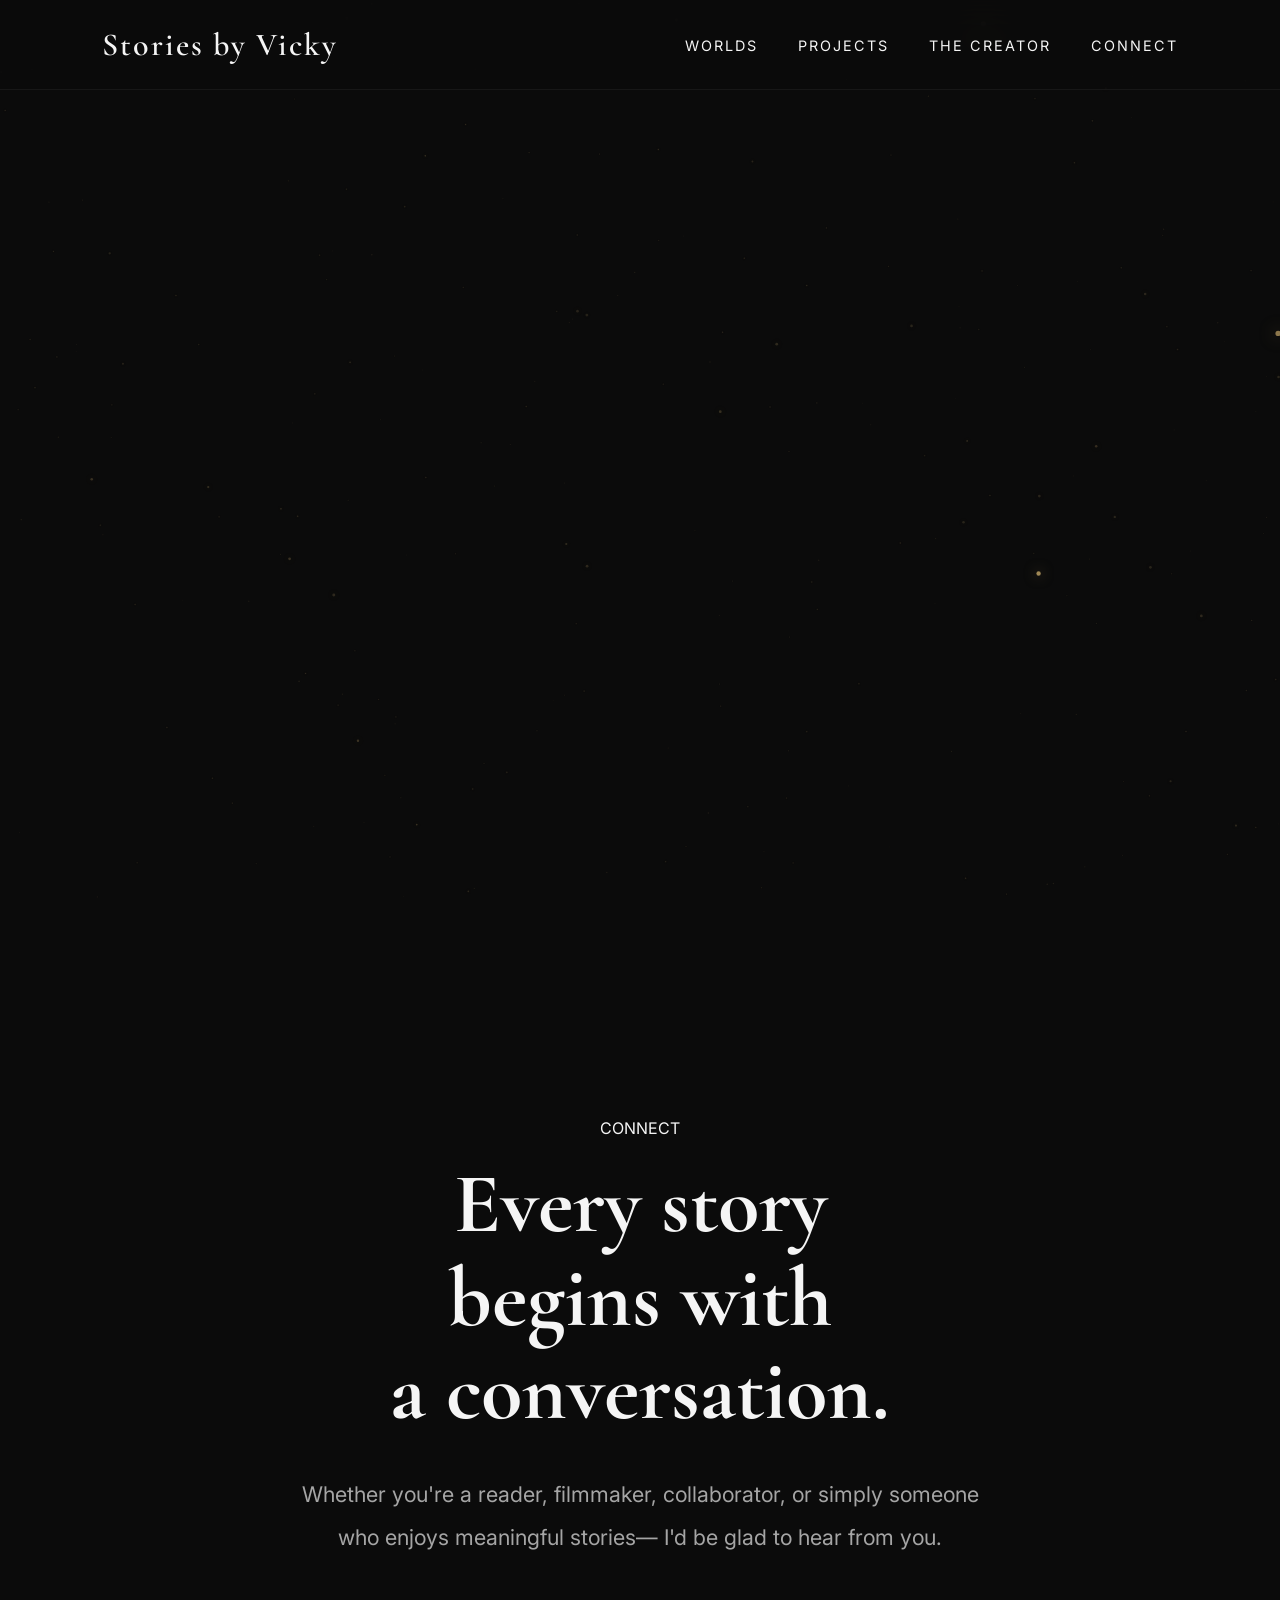
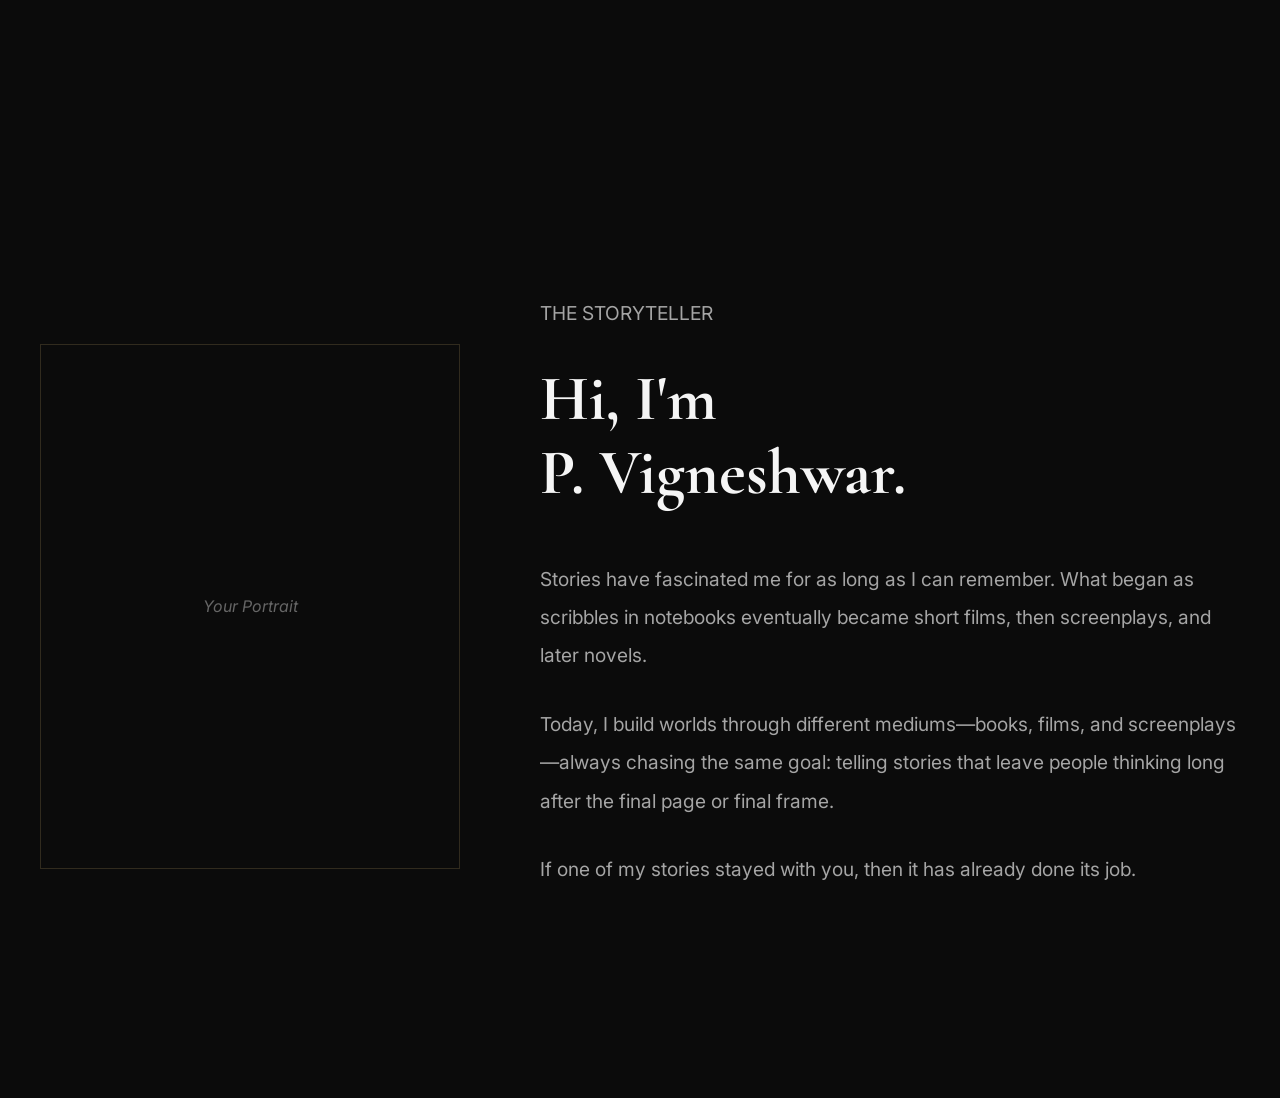
==== contact.html @ b84b3e76 "updates for the connect" ====
<!DOCTYPE html>
<html lang="en">

<head>

    <meta charset="UTF-8">
    <meta name="viewport" content="width=device-width, initial-scale=1.0">

    <link rel="stylesheet" href="assets/css/style.css">
    <link rel="stylesheet" href="assets/css/contact.css">

</head>

<body>

    <canvas id="atmosphere"></canvas>

<header>

<nav class="navbar">

<a href="index.html" class="logo">

Stories by Vicky

</a>

<ul class="nav-menu">

<li><a href="worlds.html">Worlds</a></li>

<li><a href="projects.html">Projects</a></li>

<li><a href="creator.html">The Creator</a></li>

<li><a href="contact.html">Connect</a></li>

</ul>

</nav>

</header>

<main>

    <section class="connect-hero">

    <p class="section-label">

        CONNECT

    </p>

    <h1>

        Every story
        <br>
        begins with
        <br>
        a conversation.

    </h1>

    <p class="connect-subtitle">

        Whether you're a reader, filmmaker,
        collaborator, or simply someone who
        enjoys meaningful stories—
        I'd be glad to hear from you.

    </p>

</section>

<section class="storyteller">

    <div class="storyteller-grid">

        <div class="portrait-side">

            <div class="portrait-placeholder">

                <span>

                    Your Portrait

                </span>

            </div>

        </div>

        <div class="story-content">

            <p class="section-label">

                THE STORYTELLER

            </p>

            <h2>

                Hi, I'm
                <br>
                P. Vigneshwar.

            </h2>

            <p>

                Stories have fascinated me for as long as I can remember.

                What began as scribbles in notebooks eventually became short films,
                then screenplays, and later novels.

            </p>

            <p>

                Today, I build worlds through different mediums—books,
                films, and screenplays—always chasing the same goal:
                telling stories that leave people thinking long after
                the final page or final frame.

            </p>

            <p>

                If one of my stories stayed with you,
                then it has already done its job.

            </p>

        </div>

    </div>

</section>

</main>

<!-- <script src="assets/js/script.js"></script> -->
<script src="assets/js/atmosphere.js"></script>

<script>

createAtmosphere("gold");

</script>

</body>

</html>
---- assets/css/style.css ----
/* Google Fonts */
@import url('https://fonts.googleapis.com/css2?family=Cormorant+Garamond:wght@400;500;600;700&family=Inter:wght@300;400;500;600&display=swap');

/* Reset */

*{
    margin:0;
    padding:0;
    box-sizing:border-box;
}

body{

    background:#0B0B0B;
    color:#F5F5F5;
    position:relative;

    font-family:'Inter',sans-serif;
}

/*=========================================
 HERO
==========================================*/

#hero{

    min-height:100vh;

    display:flex;

    justify-content:center;

    align-items:center;

    position:relative;

    text-align:center;

    padding:0 10%;

}

.hero-container{

    max-width:900px;

}

.hero-subtitle{

    color:#C8A96A;

    text-transform:uppercase;

    letter-spacing:6px;

    font-size:.9rem;

    margin-bottom:30px;

}

#hero h1{

    font-family:'Cormorant Garamond', serif;

    font-size:5.2rem;

    line-height:0.95;

    font-weight:600;

    margin-bottom:35px;

}

.hero-description{

    color:#8A8A8A;

    font-size:1.3rem;

    letter-spacing:3px;

    margin-bottom:60px;

}

.hero-button{

    display:inline-block;

    padding:22px 55px;

    color:#C8A96A;

    border:1px solid rgba(200,169,106,.5);

    text-decoration:none;

    transition:.4s;

    letter-spacing:2px;

    position:relative;

    overflow:hidden;

}

.hero-button::before{

    content:"";

    position:absolute;

    top:0;

    left:-120%;

    width:120%;

    height:100%;

    background:linear-gradient(
        90deg,
        transparent,
        rgba(255,255,255,.15),
        transparent
    );

    transition:.8s;

}

.hero-button:hover{

    background:#C8A96A;

    color:#0B0B0B;

}

.hero-button:hover::before{

    left:120%;

}

.hero-container{
    max-width:820px;
}

.scroll{

    position:absolute;

    bottom:40px;

    left:50%;

    transform:translateX(-50%);

    color:#C8A96A;

    font-size:2rem;

}

.button{

    display:inline-block;

    padding:18px 40px;

    border:1px solid #C8A96A;

    color:#C8A96A;

    text-decoration:none;

    transition:.4s;

}

.button:hover{

    background:#C8A96A;

    color:#0B0B0B;

}

body{

    overflow-x:hidden;

}

html{

    scroll-behavior:smooth;

}

a{

    cursor:pointer;

}

/* ==========================
   Navigation
========================== */

.navbar{

    position:fixed;

    top:0;

    left:0;

    width:100%;

    display:flex;

    justify-content:space-between;

    align-items:center;

    padding:25px 8%;

    background:rgba(11,11,11,.75);

    backdrop-filter:blur(18px);

    border-bottom:1px solid rgba(255,255,255,.05);

    z-index:1000;

}

.logo{

    color:#F5F5F5;

    text-decoration:none;

    font-family:'Cormorant Garamond', serif;

    font-size:2rem;

    font-weight:600;

    letter-spacing:2px;

}

.nav-menu{

    display:flex;

    gap:40px;

    list-style:none;

}

.nav-menu a{

    text-decoration:none;

    color:#F5F5F5;

    font-size:.9rem;

    text-transform:uppercase;

    letter-spacing:2px;

    transition:.35s ease;

    position:relative;

}

.nav-menu a::after{

    content:"";

    position:absolute;

    left:0;

    bottom:-8px;

    width:0;

    height:2px;

    background:#C8A96A;

    transition:.35s;

}

.nav-menu a:hover{

    color:#C8A96A;

}

.nav-menu a:hover::after{

    width:100%;

}
---- assets/css/contact.css ----
/*=========================================
CONNECT HERO
==========================================*/

.connect-hero{

    min-height: calc(100vh - 90px);

    display:flex;

    flex-direction:column;

    justify-content:center;

    align-items:center;

    text-align:center;

    padding:120px 40px 60px;

    box-sizing:border-box;

}

.connect-hero h1{

    font-family:'Cormorant Garamond',serif;

    font-size:5.3rem;

    line-height:1.1;

    margin:20px 0 35px;

}

.connect-subtitle{

    max-width:720px;

    font-size:1.35rem;

    line-height:2;

    color:#A5A5A5;

}

/*=========================================
THE STORYTELLER
==========================================*/

.storyteller{

    padding:180px 20px;

}

.storyteller-grid{

    max-width:1200px;

    margin:auto;

    display:grid;

    grid-template-columns:420px 1fr;

    gap:80px;

    align-items:center;

}

.portrait-placeholder{

    width:100%;

    aspect-ratio:4/5;

    border:1px solid rgba(200,169,106,.2);

    display:flex;

    justify-content:center;

    align-items:center;

    color:#666;

    font-style:italic;

    transition:.4s;

}

.portrait-placeholder:hover{

    border-color:#C8A96A;

    transform:translateY(-6px);

}

.story-content h2{

    font-family:'Cormorant Garamond',serif;

    font-size:4rem;

    line-height:1.15;

    margin:30px 0 50px;

}

.story-content p{

    font-size:1.2rem;

    color:#A5A5A5;

    line-height:2;

    margin-bottom:30px;

}
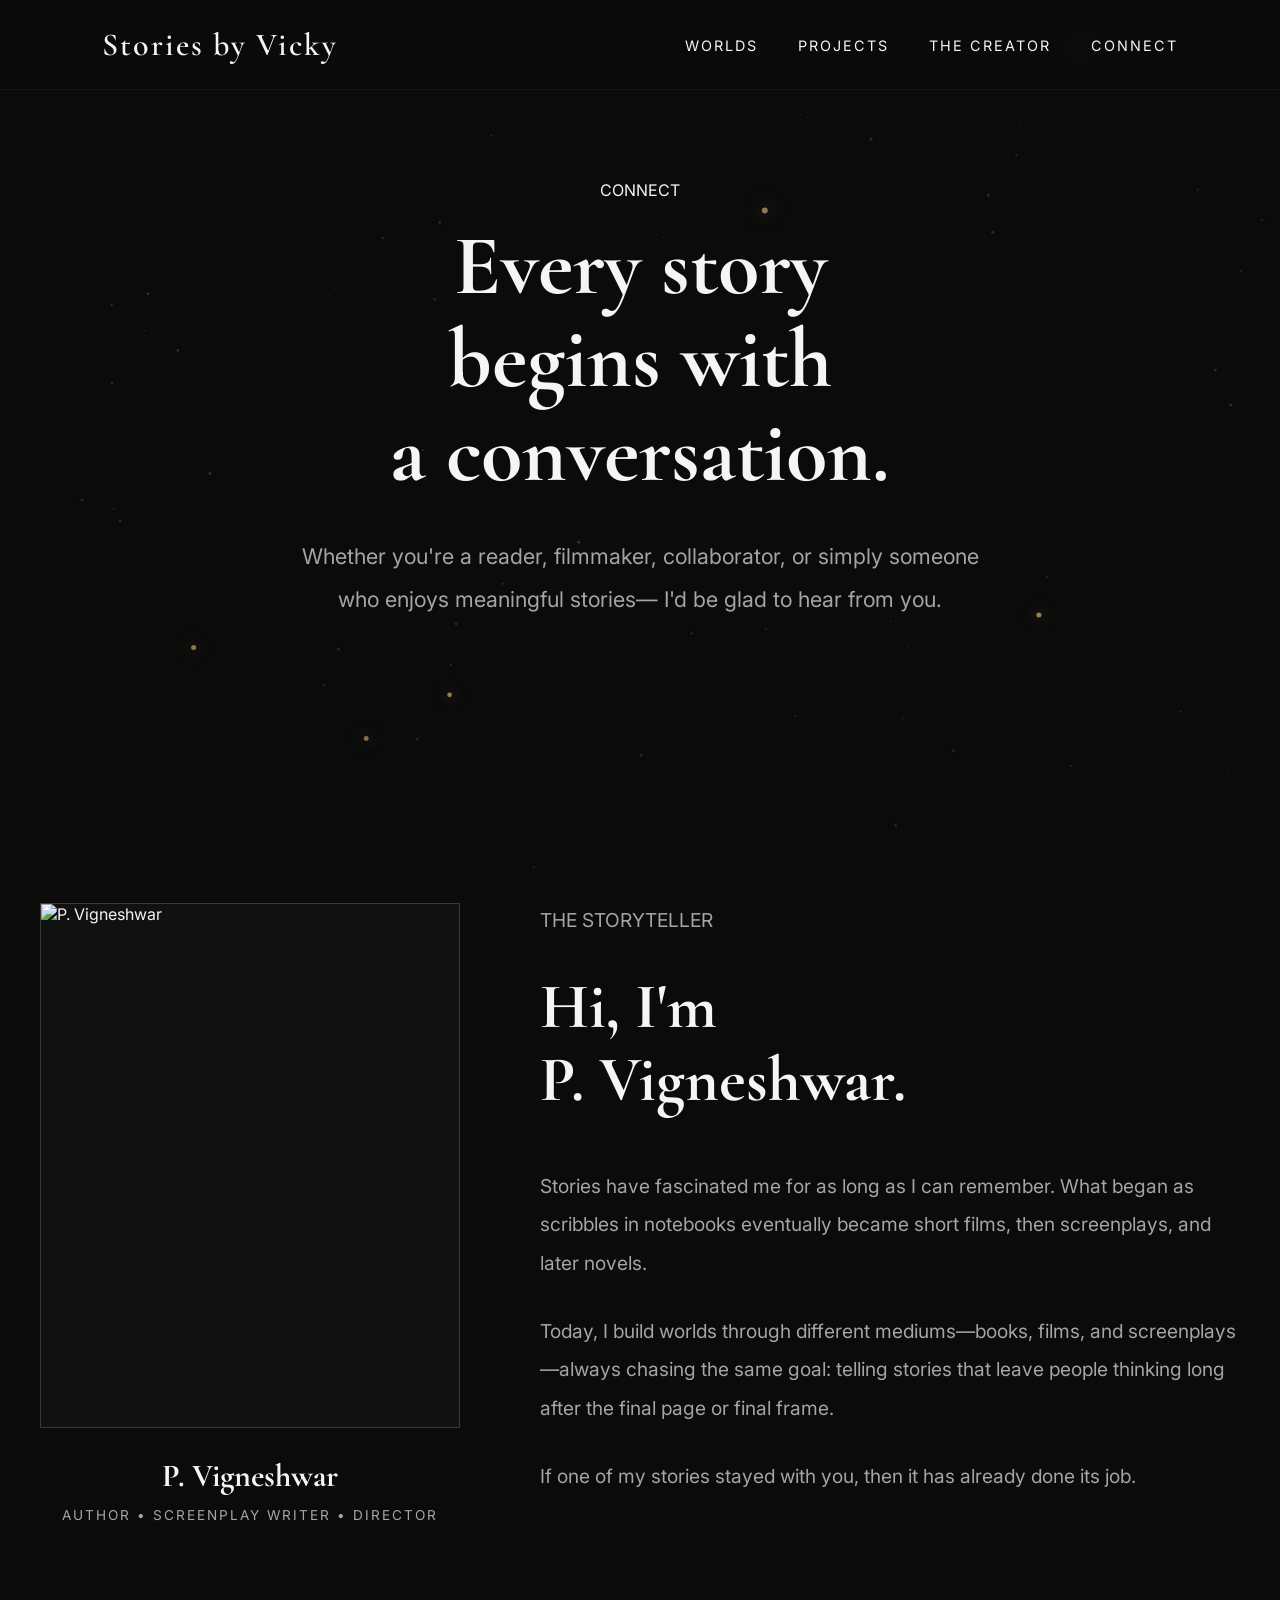
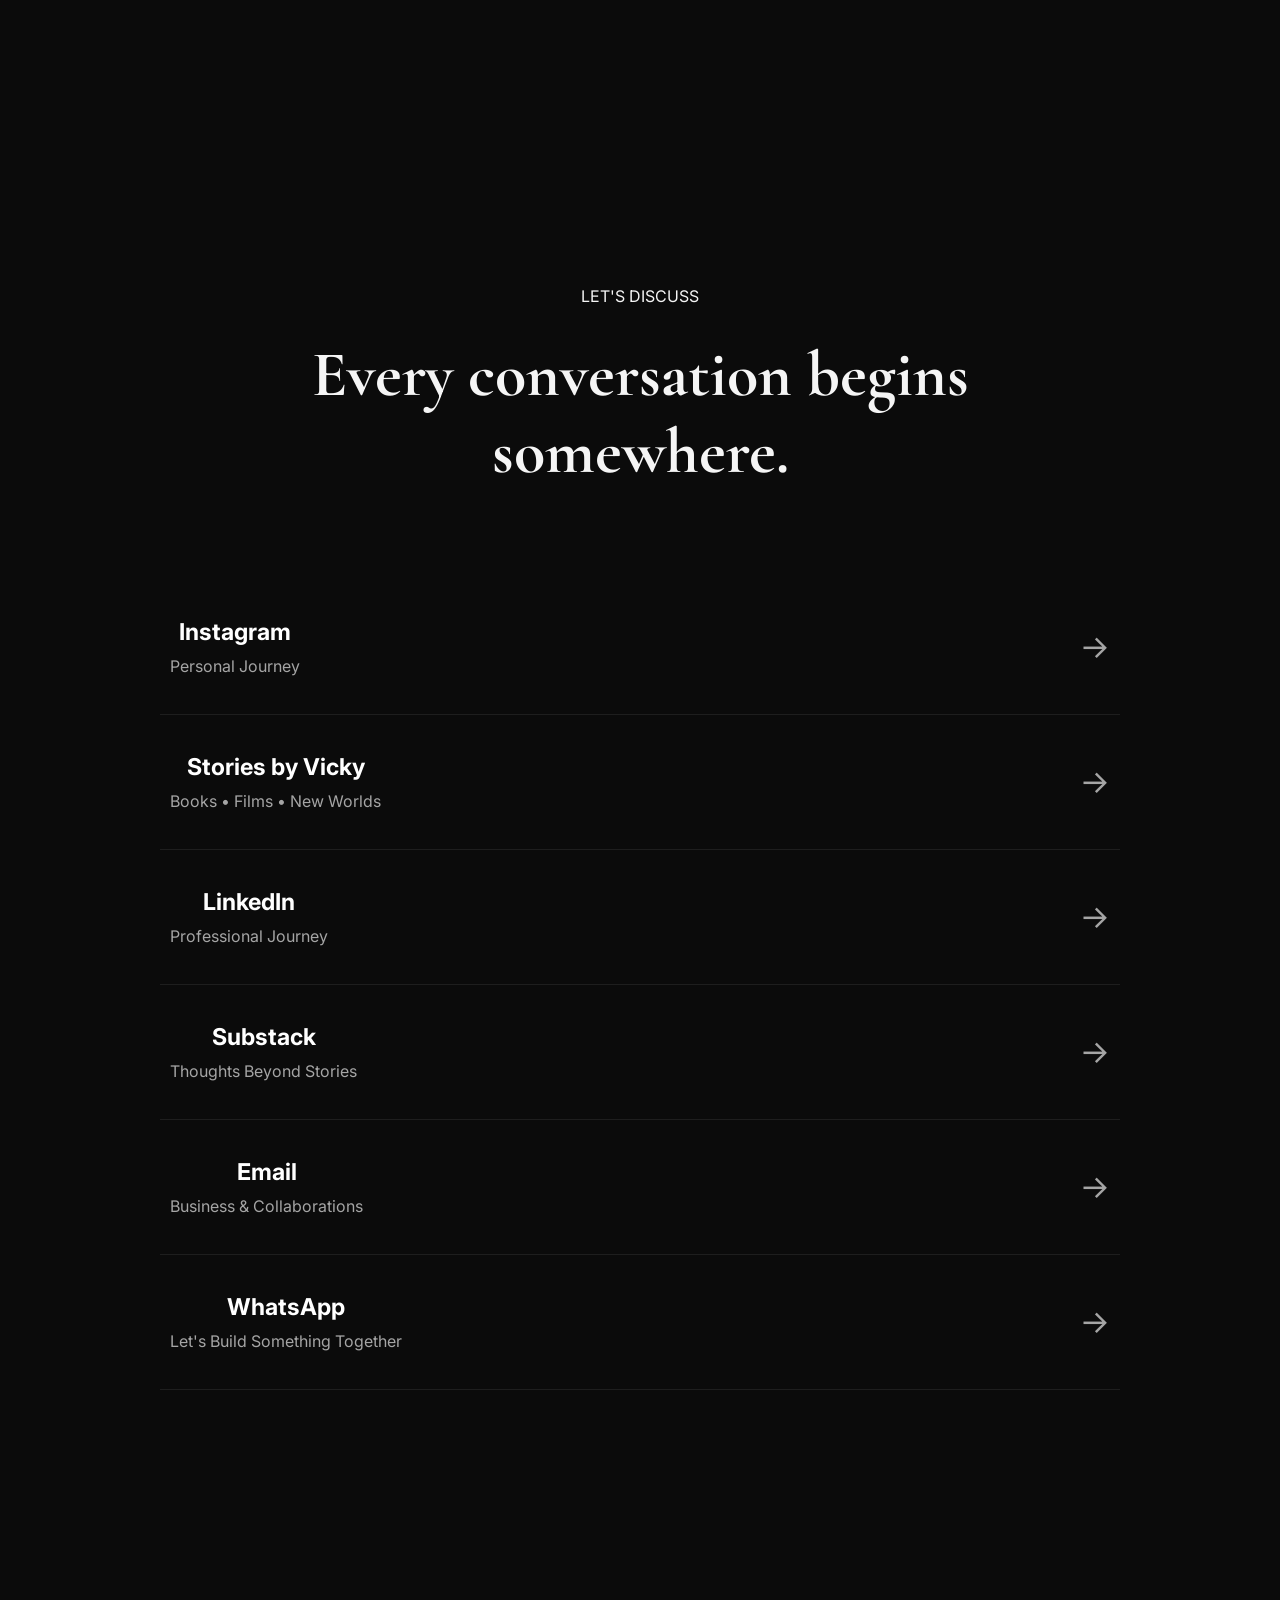
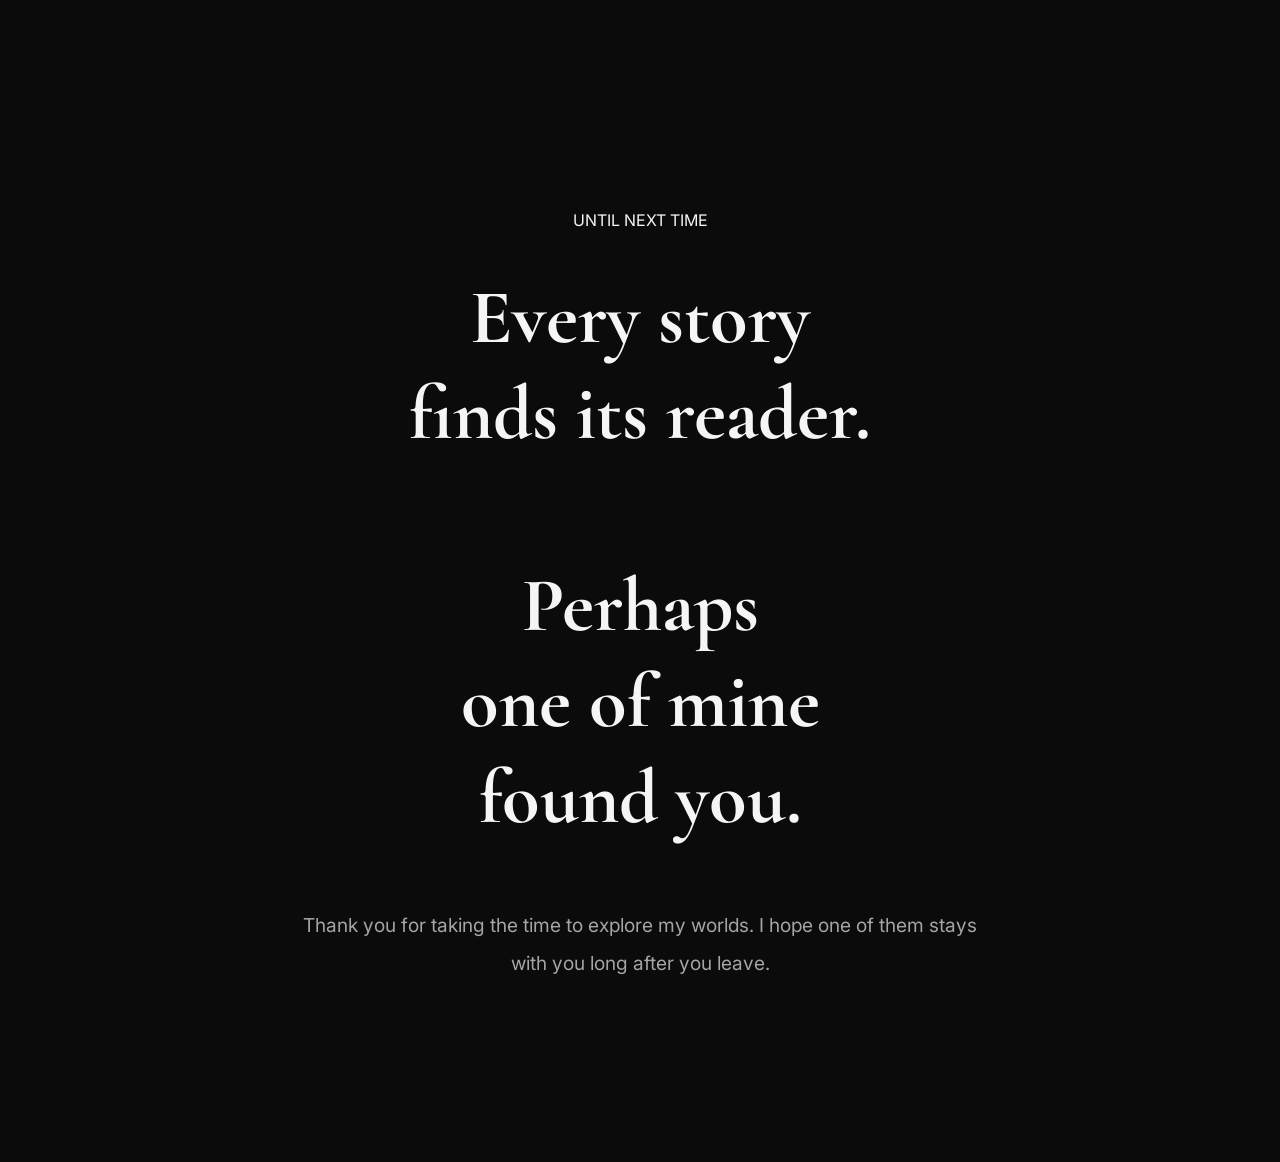
==== commit a011ae95: "COnnect complete structure" ====
--- a/contact.html
+++ b/contact.html
@@ -78,17 +78,25 @@
 
         <div class="portrait-side">
 
-            <div class="portrait-placeholder">
-
-                <span>
-
-                    Your Portrait
-
-                </span>
-
-            </div>
-
-        </div>
+    <div class="portrait-frame">
+
+        <img
+            src="assets/images/vicky.jpg"
+            alt="P. Vigneshwar"
+            class="portrait-image"
+        >
+
+    </div>
+
+    <h3 class="portrait-name">
+        P. Vigneshwar
+    </h3>
+
+    <p class="portrait-role">
+        Author • Screenplay Writer • Director
+    </p>
+
+</div>
 
         <div class="story-content">
 
@@ -137,9 +145,149 @@
 
 </section>
 
+<section class="connect-links">
+
+    <p class="section-label">
+
+        LET'S DISCUSS
+
+    </p>
+
+    <h2>
+
+        Every conversation
+        begins somewhere.
+
+    </h2>
+
+    <div class="links-list">
+
+        <a href="#" class="contact-row">
+
+            <div>
+
+                <h3>Instagram</h3>
+
+                <span>Personal Journey</span>
+
+            </div>
+
+            <span class="arrow">→</span>
+
+        </a>
+
+        <a href="#" class="contact-row">
+
+            <div>
+
+                <h3>Stories by Vicky</h3>
+
+                <span>Books • Films • New Worlds</span>
+
+            </div>
+
+            <span class="arrow">→</span>
+
+        </a>
+
+        <a href="#" class="contact-row">
+
+            <div>
+
+                <h3>LinkedIn</h3>
+
+                <span>Professional Journey</span>
+
+            </div>
+
+            <span class="arrow">→</span>
+
+        </a>
+
+        <a href="#" class="contact-row">
+
+            <div>
+
+                <h3>Substack</h3>
+
+                <span>Thoughts Beyond Stories</span>
+
+            </div>
+
+            <span class="arrow">→</span>
+
+        </a>
+
+        <a href="#" class="contact-row">
+
+            <div>
+
+                <h3>Email</h3>
+
+                <span>Business & Collaborations</span>
+
+            </div>
+
+            <span class="arrow">→</span>
+
+        </a>
+
+        <a href="#" class="contact-row">
+
+            <div>
+
+                <h3>WhatsApp</h3>
+
+                <span>Let's Build Something Together</span>
+
+            </div>
+
+            <span class="arrow">→</span>
+
+        </a>
+
+    </div>
+
+</section>
+
+<section class="final-message">
+
+    <div class="final-message-content">
+
+        <p class="section-label">
+
+            UNTIL NEXT TIME
+
+        </p>
+
+        <h2>
+
+            Every story
+            <br>
+            finds its reader.
+            <br><br>
+            Perhaps
+            <br>
+            one of mine
+            <br>
+            found you.
+
+        </h2>
+
+        <p class="final-text">
+
+            Thank you for taking the time to explore my worlds.
+            I hope one of them stays with you long after you leave.
+
+        </p>
+
+    </div>
+
+</section>
+
 </main>
 
-<!-- <script src="assets/js/script.js"></script> -->
+<script src="assets/js/script.js"></script>
 <script src="assets/js/atmosphere.js"></script>
 
 <script>
--- a/assets/css/contact.css
+++ b/assets/css/contact.css
@@ -4,21 +4,13 @@
 
 .connect-hero{
 
-    min-height: calc(100vh - 90px);
+    padding:180px 40px 100px;
 
     display:flex;
-
     flex-direction:column;
-
     justify-content:center;
-
     align-items:center;
-
-    text-align:center;
-
-    padding:120px 40px 60px;
-
-    box-sizing:border-box;
+    text-align:center;
 
 }
 
@@ -72,56 +64,227 @@
 
 }
 
-.portrait-placeholder{
+.portrait-frame{
 
     width:100%;
-
     aspect-ratio:4/5;
 
-    border:1px solid rgba(200,169,106,.2);
+    border:1px solid rgba(200,169,106,.25);
+
+    overflow:hidden;
+
+    background:#111;
+
+    transition:.4s;
+
+}
+
+.portrait-frame:hover{
+
+    transform:translateY(-6px);
+
+    border-color:#C8A96A;
+
+}
+
+.portrait-image{
+
+    width:100%;
+
+    height:100%;
+
+    object-fit:cover;
+
+    display:block;
+
+}
+
+.portrait-name{
+
+    margin-top:28px;
+
+    font-family:'Cormorant Garamond',serif;
+
+    font-size:2rem;
+
+    text-align:center;
+
+}
+
+.portrait-role{
+
+    margin-top:12px;
+
+    text-align:center;
+
+    color:#A5A5A5;
+
+    letter-spacing:2px;
+
+    text-transform:uppercase;
+
+    font-size:.85rem;
+
+}
+
+.story-content h2{
+
+    font-family:'Cormorant Garamond',serif;
+
+    font-size:4rem;
+
+    line-height:1.15;
+
+    margin:30px 0 50px;
+
+}
+
+.story-content p{
+
+    font-size:1.2rem;
+
+    color:#A5A5A5;
+
+    line-height:2;
+
+    margin-bottom:30px;
+
+}
+
+/*=========================================
+CONNECT LINKS
+==========================================*/
+
+.connect-links{
+
+    max-width:1000px;
+
+    margin:180px auto;
+
+    padding:0 20px;
+
+    text-align:center;
+
+}
+
+.connect-links h2{
+
+    font-family:'Cormorant Garamond',serif;
+
+    font-size:4rem;
+
+    margin:30px 0 90px;
+
+}
+
+.links-list{
 
     display:flex;
 
-    justify-content:center;
+    flex-direction:column;
+
+}
+
+.contact-row{
+
+    display:flex;
+
+    justify-content:space-between;
 
     align-items:center;
 
-    color:#666;
-
-    font-style:italic;
-
-    transition:.4s;
-
-}
-
-.portrait-placeholder:hover{
+    padding:38px 10px;
+
+    border-bottom:1px solid rgba(255,255,255,.08);
+
+    text-decoration:none;
+
+    color:white;
+
+    transition:.35s;
+
+}
+
+.contact-row h3{
+
+    font-size:1.45rem;
+
+    margin-bottom:10px;
+
+}
+
+.contact-row span{
+
+    color:#A5A5A5;
+
+}
+
+.arrow{
+
+    font-size:2rem;
+
+    color:#C8A96A;
+
+    transition:.35s;
+
+}
+
+.contact-row:hover{
+
+    padding-left:20px;
 
     border-color:#C8A96A;
 
-    transform:translateY(-6px);
-
-}
-
-.story-content h2{
-
-    font-family:'Cormorant Garamond',serif;
-
-    font-size:4rem;
-
-    line-height:1.15;
-
-    margin:30px 0 50px;
-
-}
-
-.story-content p{
+}
+
+.contact-row:hover .arrow{
+
+    transform:translateX(10px);
+
+}
+
+/*=========================================
+FINAL MESSAGE
+==========================================*/
+
+.final-message{
+
+    padding:240px 20px 180px;
+
+    text-align:center;
+
+}
+
+.final-message-content{
+
+    max-width:900px;
+
+    margin:auto;
+
+}
+
+.final-message h2{
+
+    font-family:'Cormorant Garamond',serif;
+
+    font-size:4.8rem;
+
+    line-height:1.25;
+
+    margin:40px 0 60px;
+
+}
+
+.final-text{
+
+    max-width:700px;
+
+    margin:auto;
+
+    color:#A5A5A5;
 
     font-size:1.2rem;
 
-    color:#A5A5A5;
-
     line-height:2;
 
-    margin-bottom:30px;
-
 }
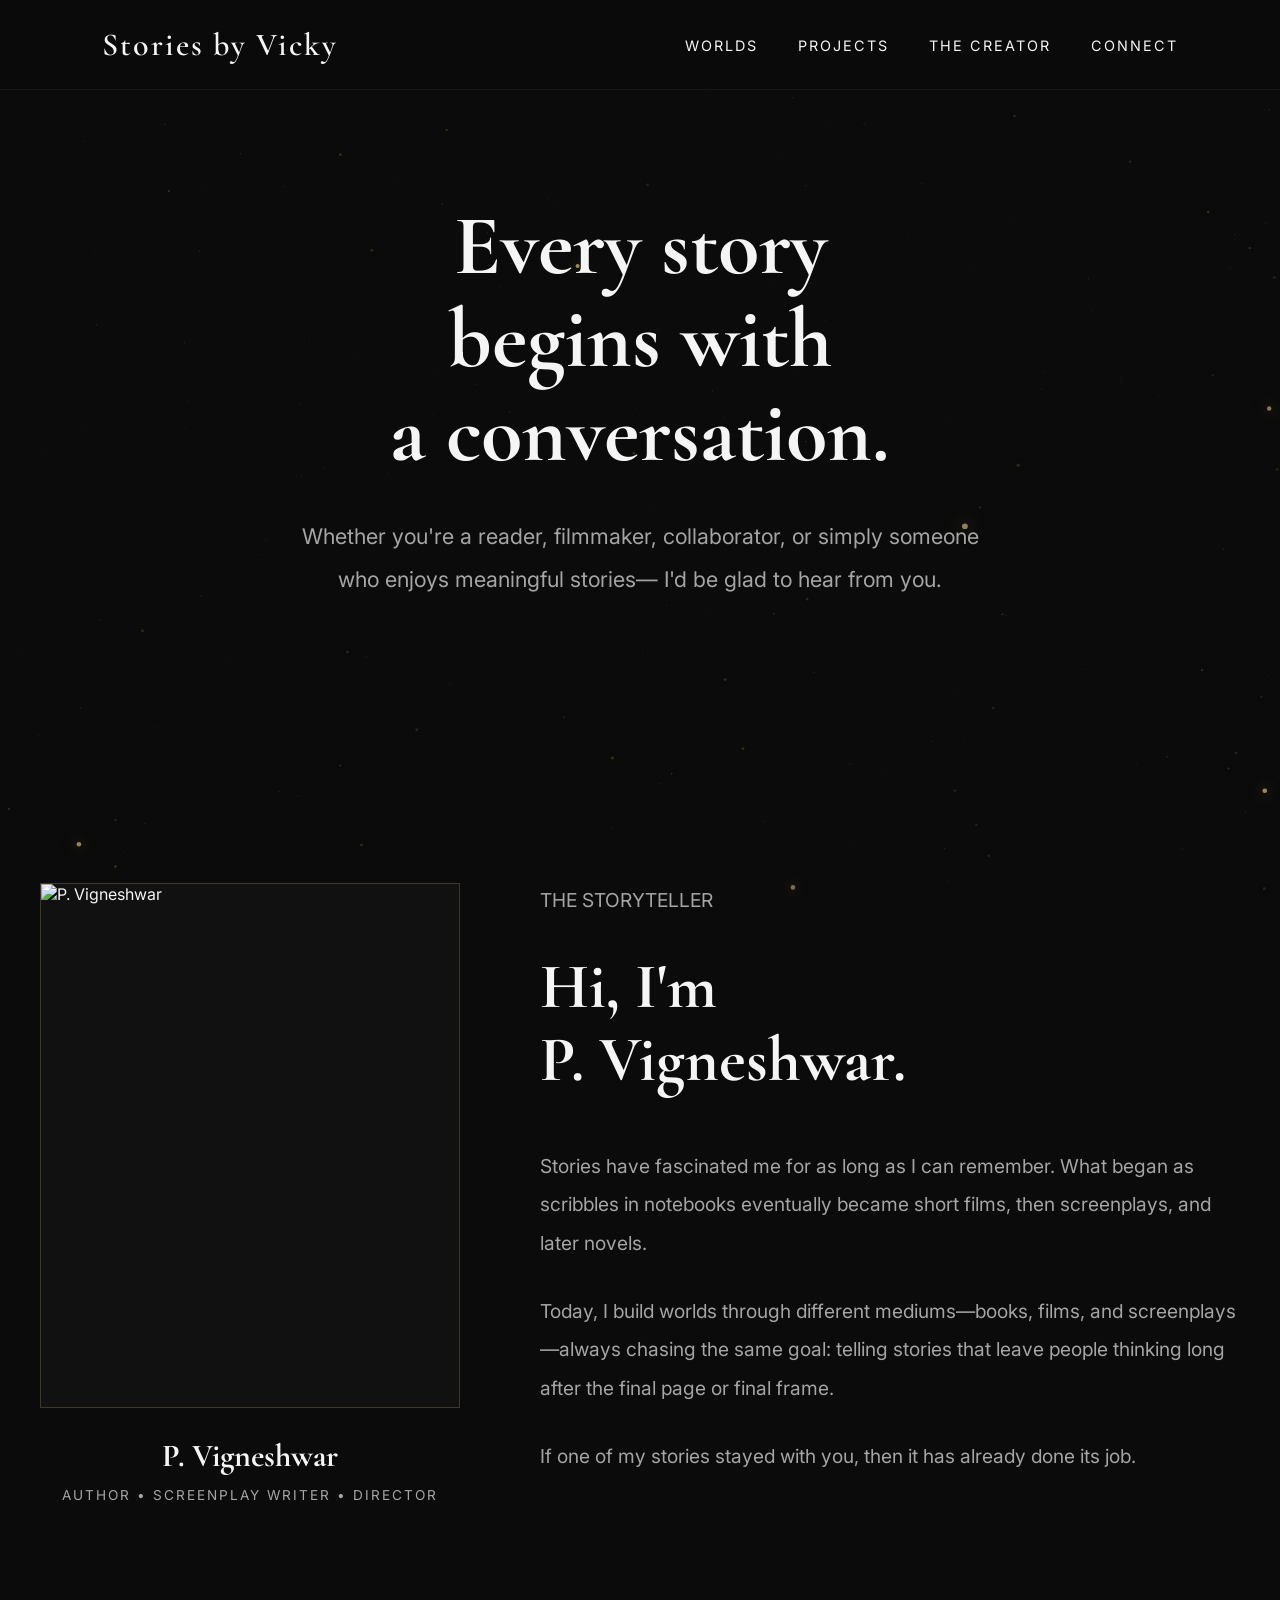
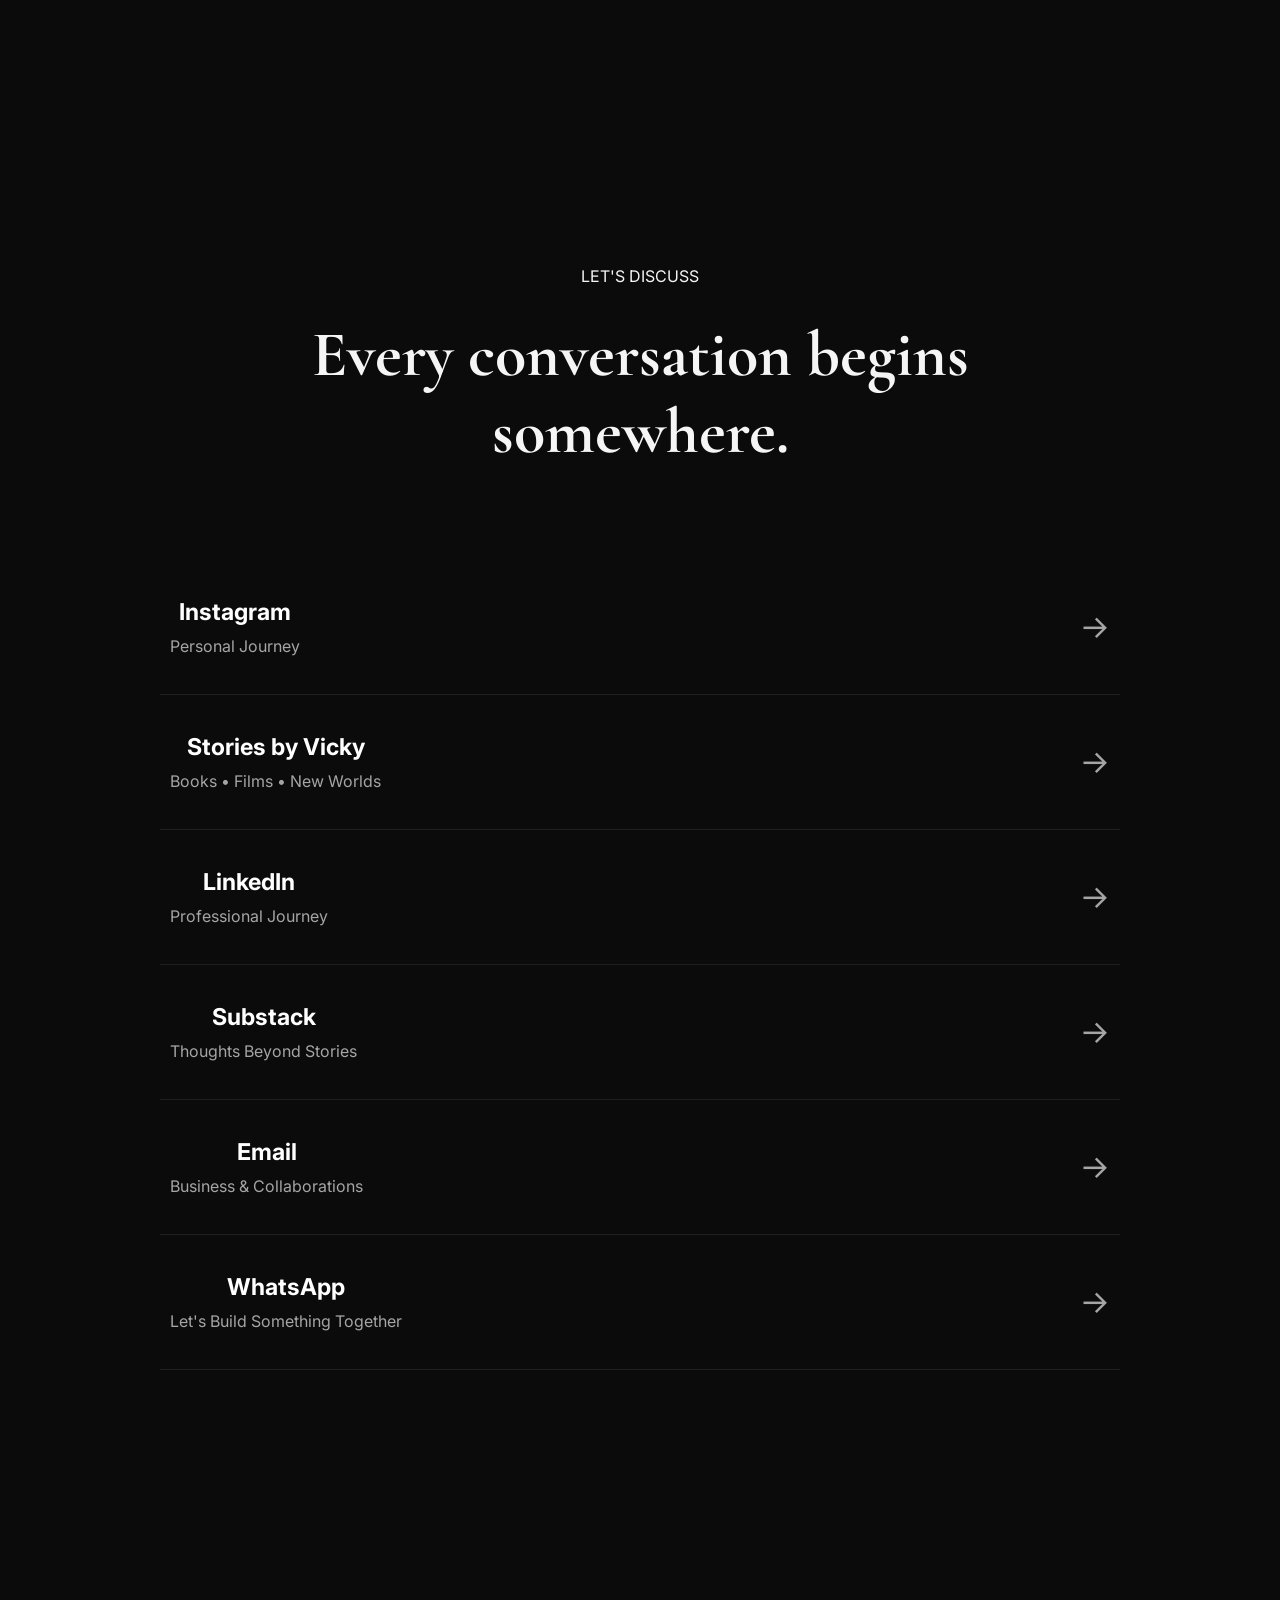
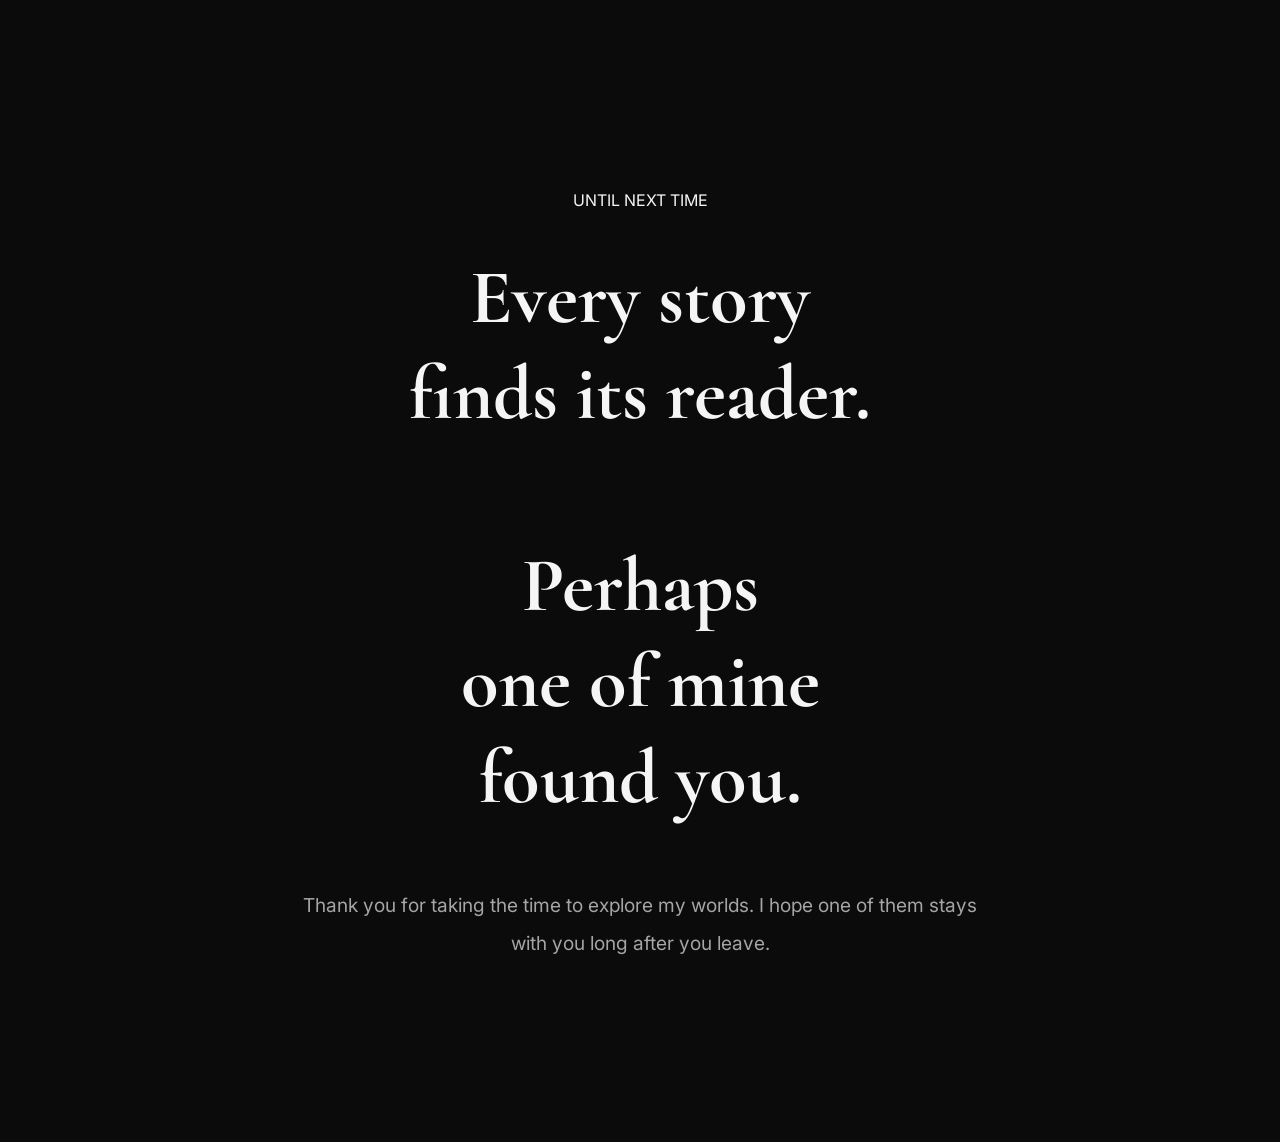
==== commit b76086d6: "updates for project connect wwcnt" ====
--- a/contact.html
+++ b/contact.html
@@ -44,12 +44,6 @@
 <main>
 
     <section class="connect-hero">
-
-    <p class="section-label">
-
-        CONNECT
-
-    </p>
 
     <h1>
 
@@ -162,7 +156,7 @@
 
     <div class="links-list">
 
-        <a href="#" class="contact-row">
+        <a href="https://www.instagram.com/the_real_vicky18/" target="_blank" rel="noopener noreferrer" class="contact-row">
 
             <div>
 
@@ -176,7 +170,7 @@
 
         </a>
 
-        <a href="#" class="contact-row">
+        <a href="https://www.instagram.com/stories_by_vicky18/" target="_blank" rel="noopener noreferrer" class="contact-row">
 
             <div>
 
@@ -190,7 +184,7 @@
 
         </a>
 
-        <a href="#" class="contact-row">
+        <a href="https://www.linkedin.com/in/vigneshwar-pattulingam-778347235/" target="_blank" rel="noopener noreferrer" class="contact-row">
 
             <div>
 
@@ -204,7 +198,7 @@
 
         </a>
 
-        <a href="#" class="contact-row">
+        <a href="https://substack.com/@storiesbyvicky" target="_blank" rel="noopener noreferrer" class="contact-row">
 
             <div>
 
@@ -218,7 +212,7 @@
 
         </a>
 
-        <a href="#" class="contact-row">
+        <a href="mailto:mypostbox1896@gmail.com" target="_blank" rel="noopener noreferrer" class="contact-row">
 
             <div>
 
@@ -232,7 +226,7 @@
 
         </a>
 
-        <a href="#" class="contact-row">
+        <a href="https://wa.me/919047628028" target="_blank" rel="noopener noreferrer" class="contact-row">
 
             <div>
 
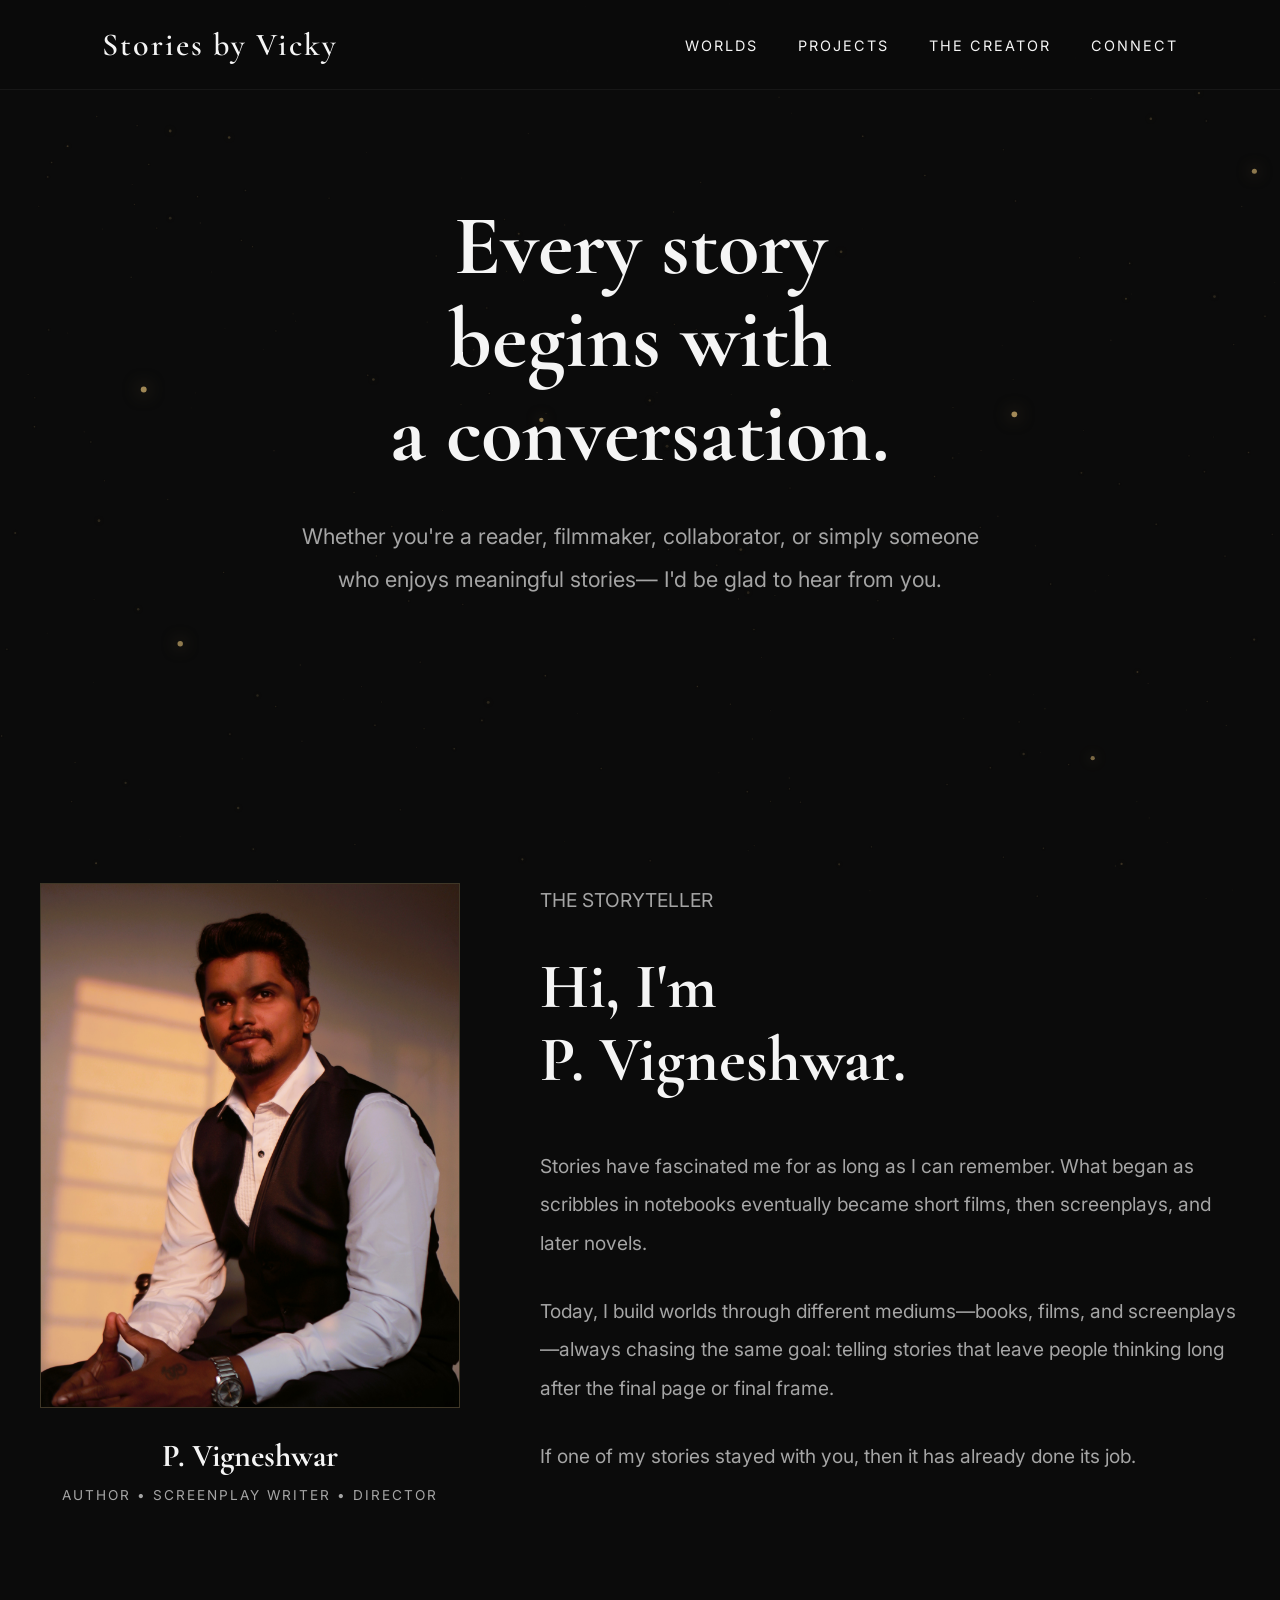
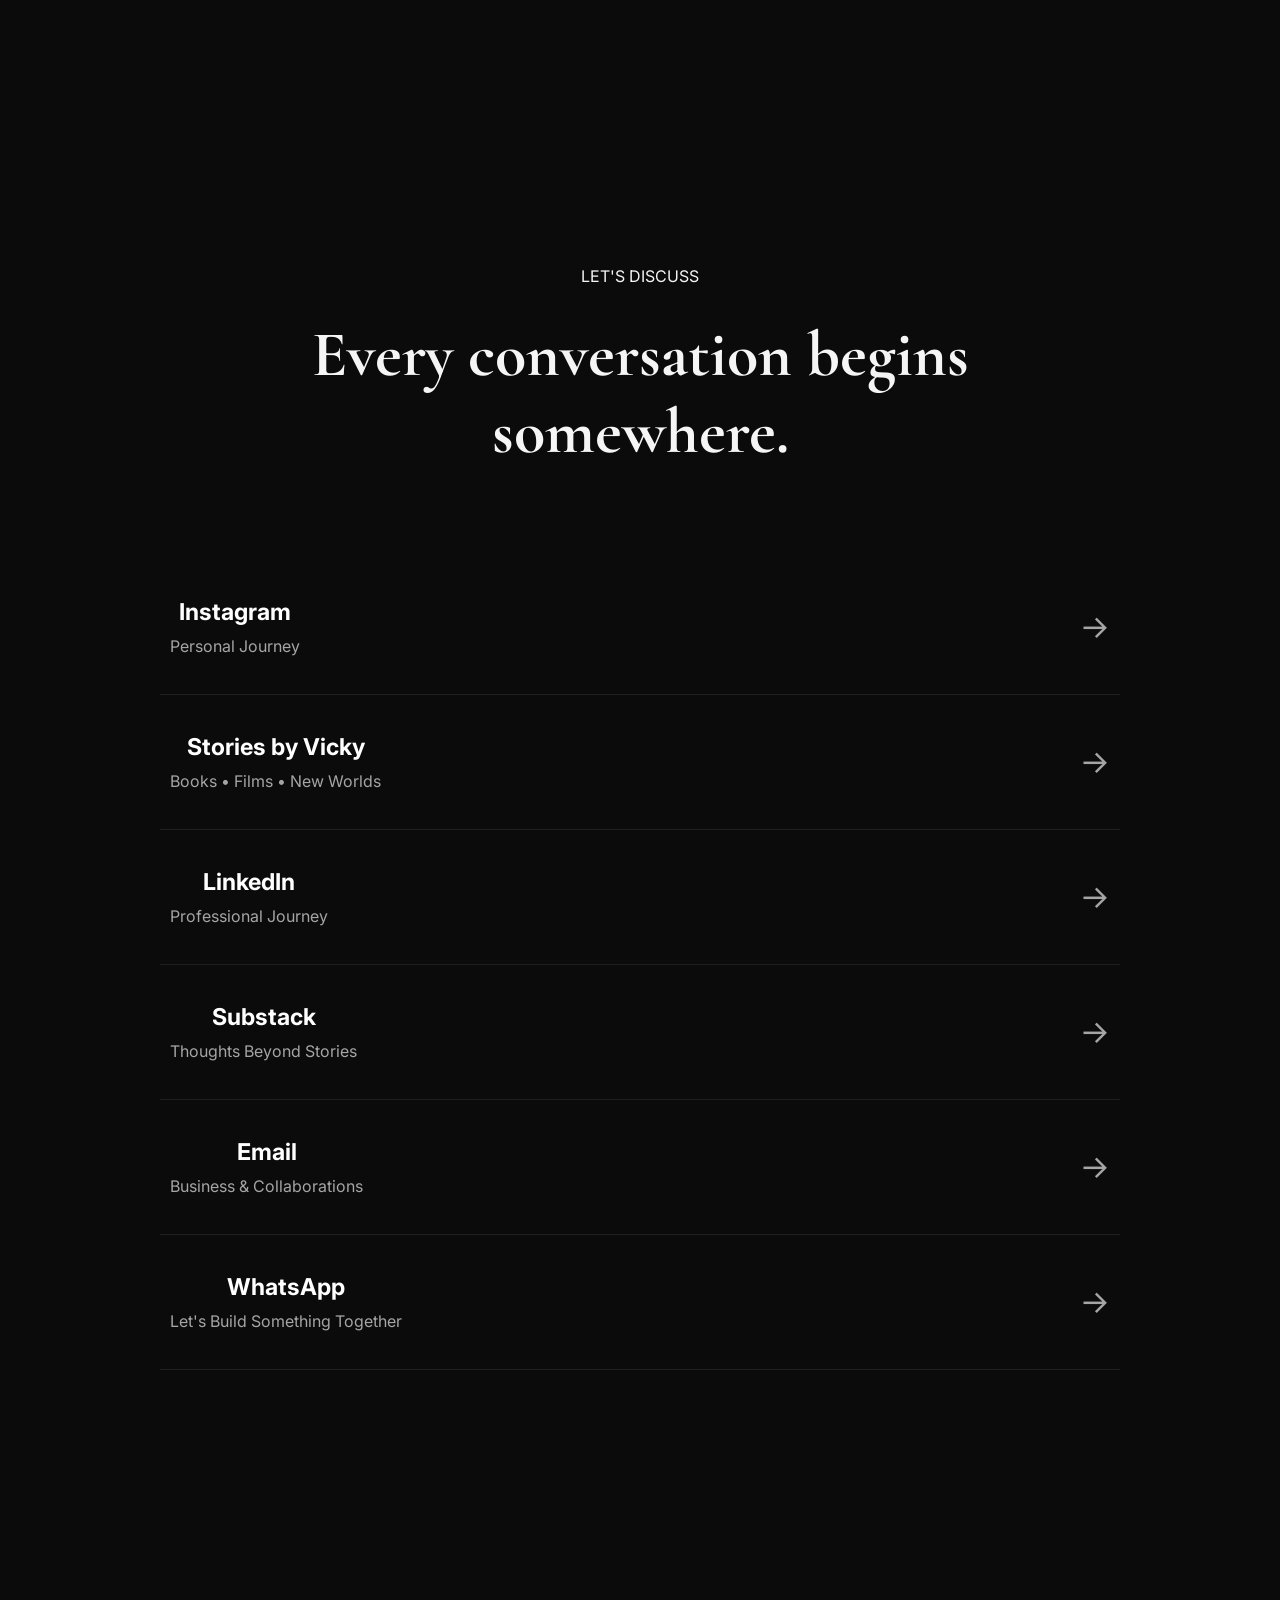
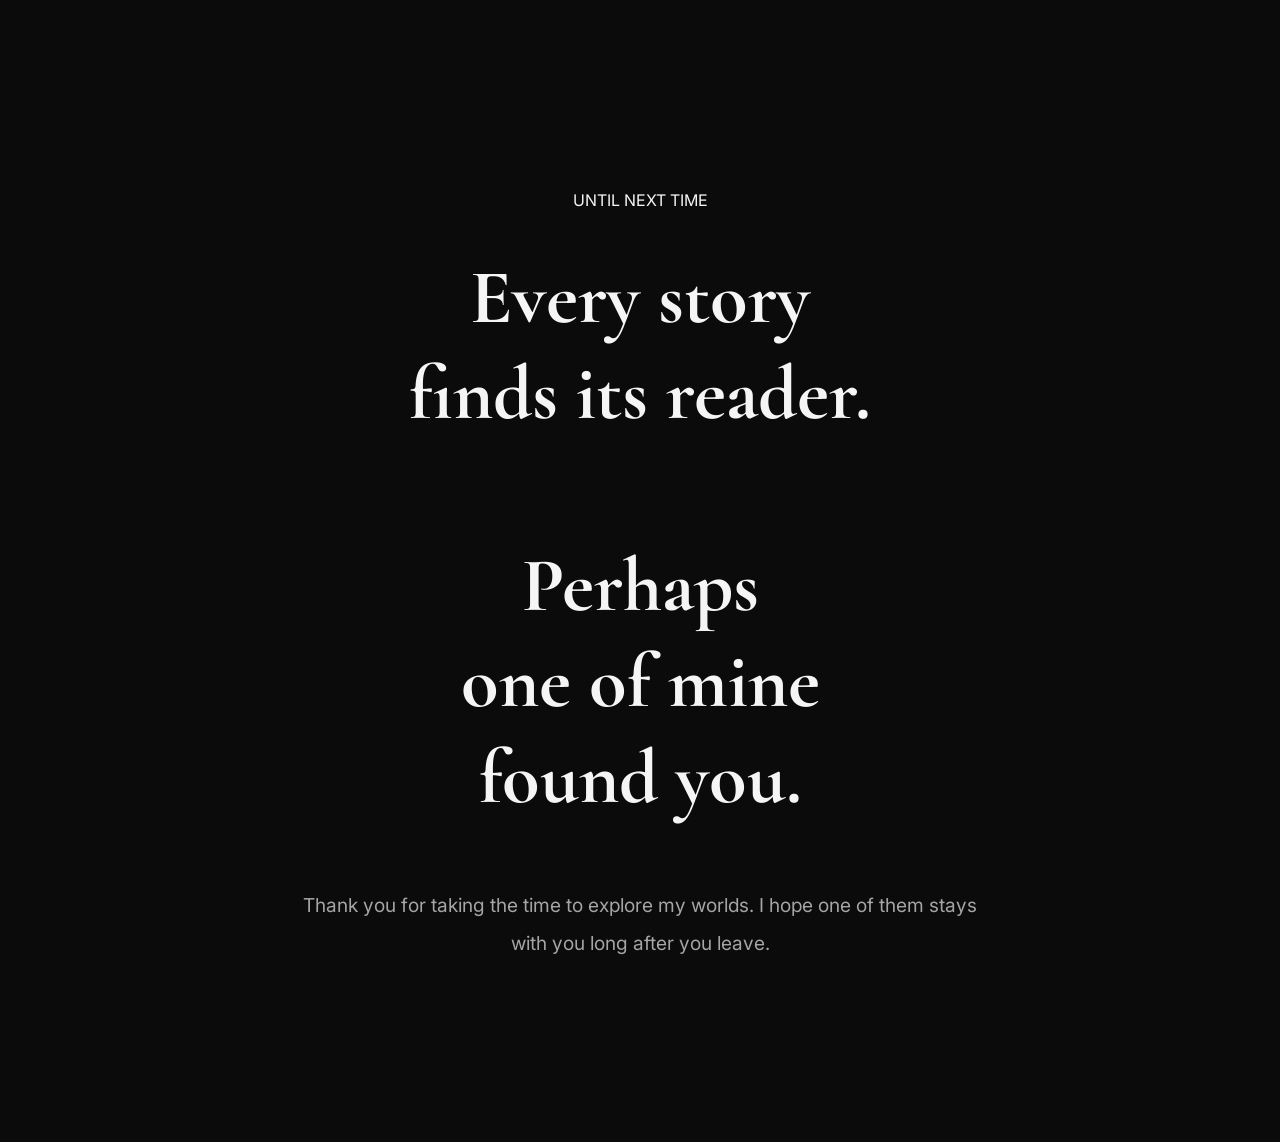
==== commit 28cc5211: "update" ====
--- a/contact.html
+++ b/contact.html
@@ -75,7 +75,7 @@
     <div class="portrait-frame">
 
         <img
-            src="assets/images/vicky.jpg"
+            src="assets/images/profile.JPG"
             alt="P. Vigneshwar"
             class="portrait-image"
         >
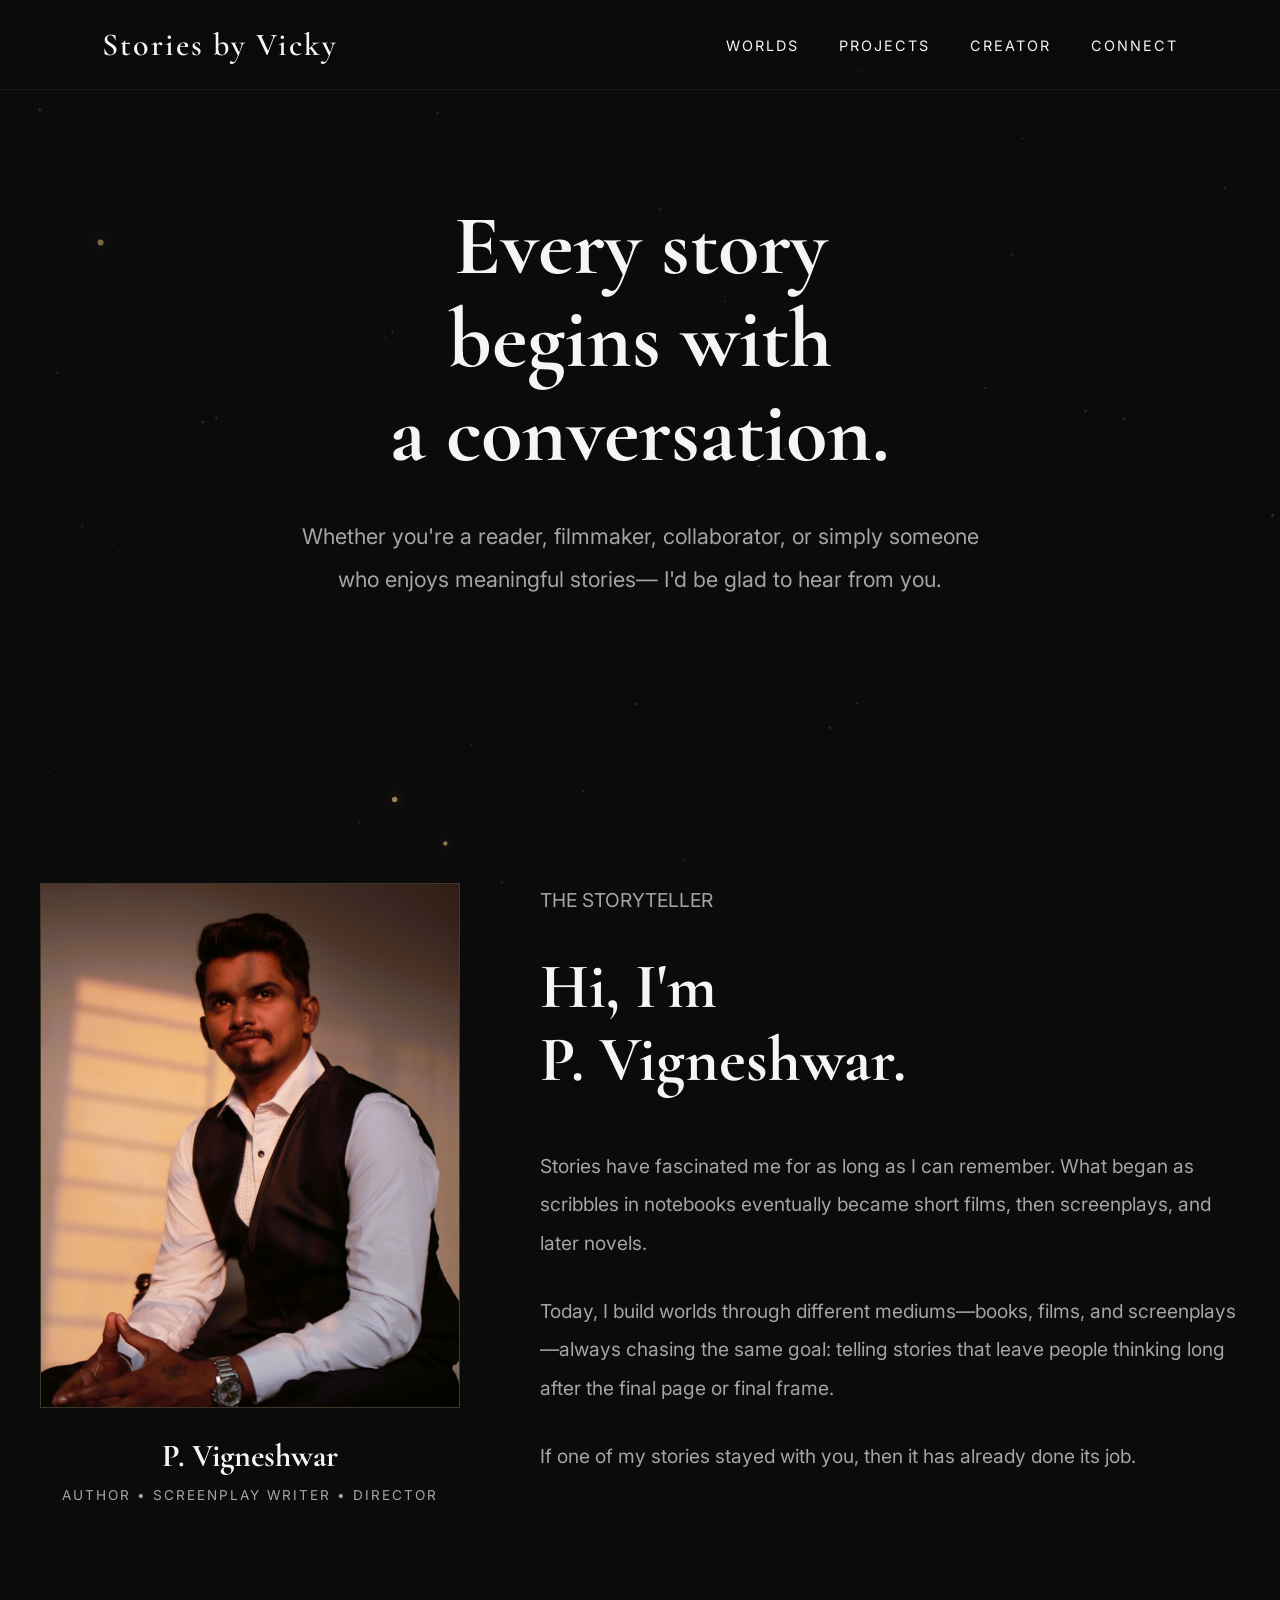
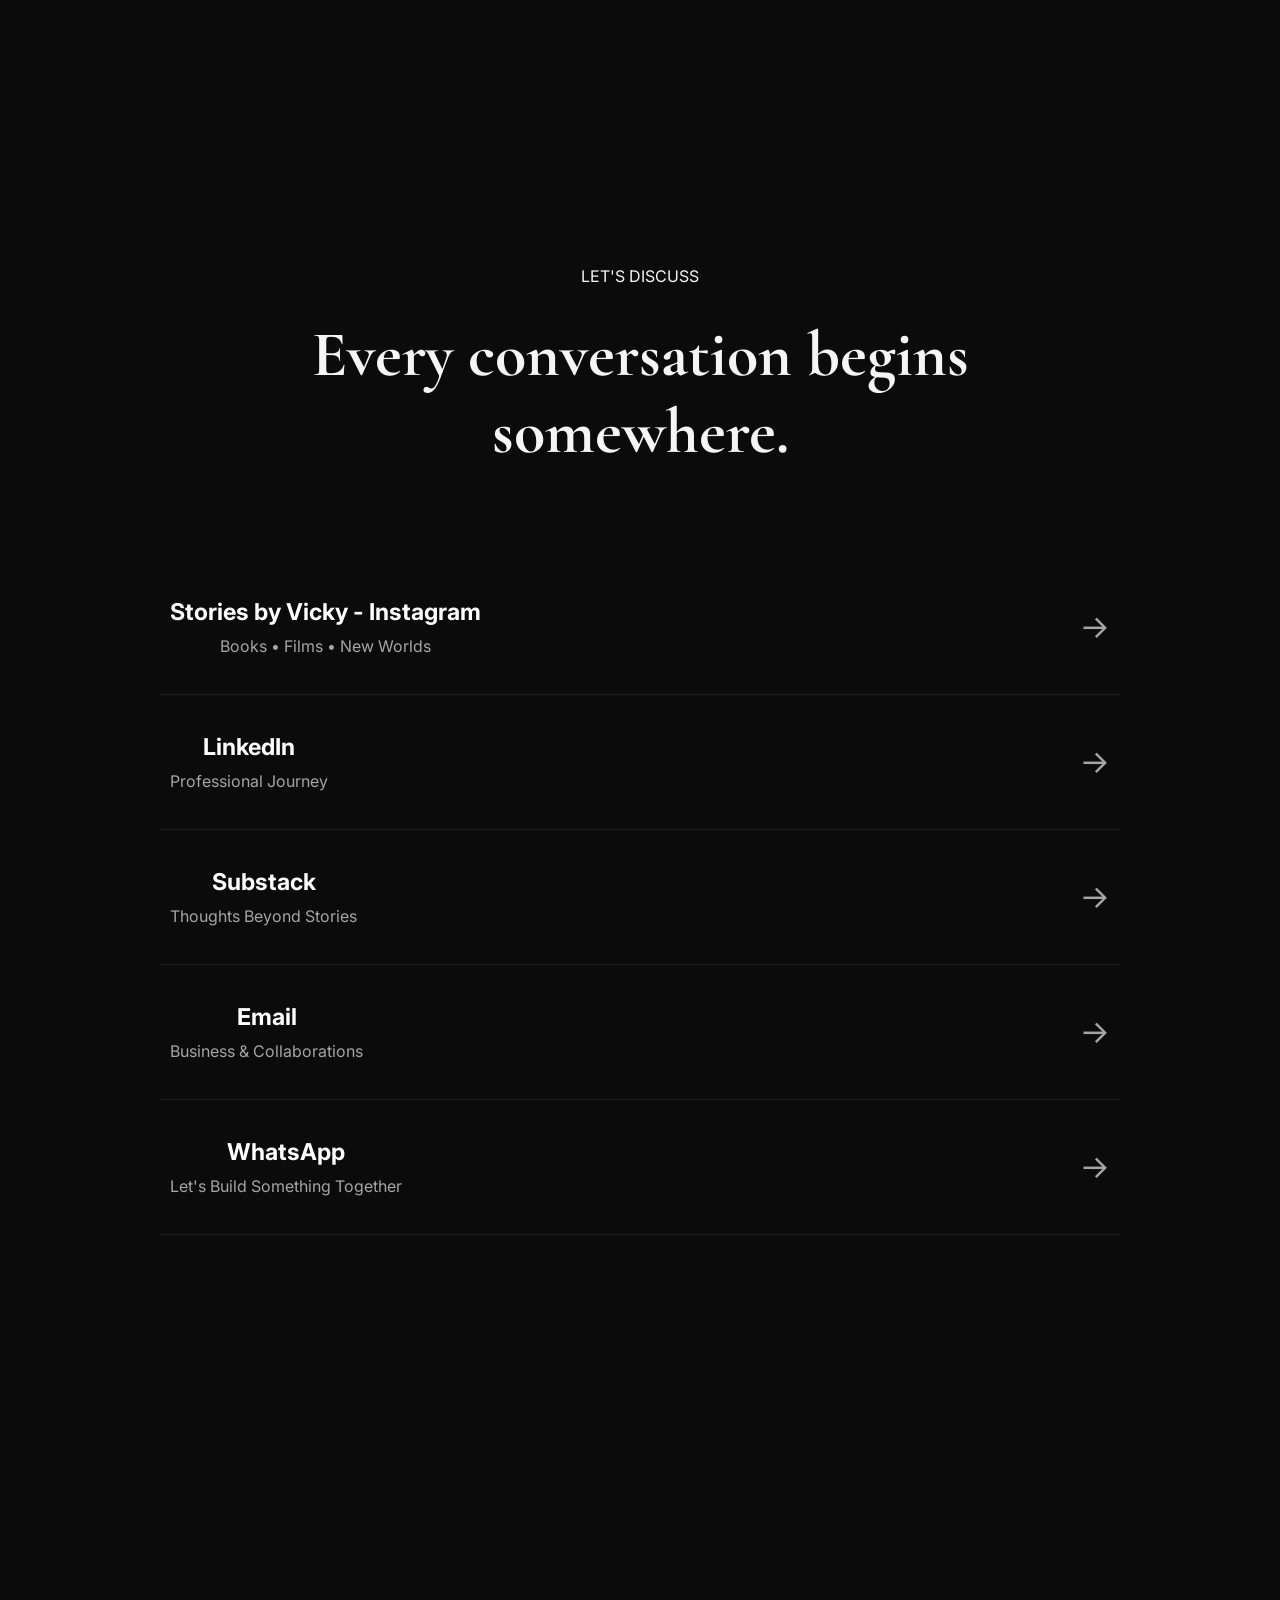
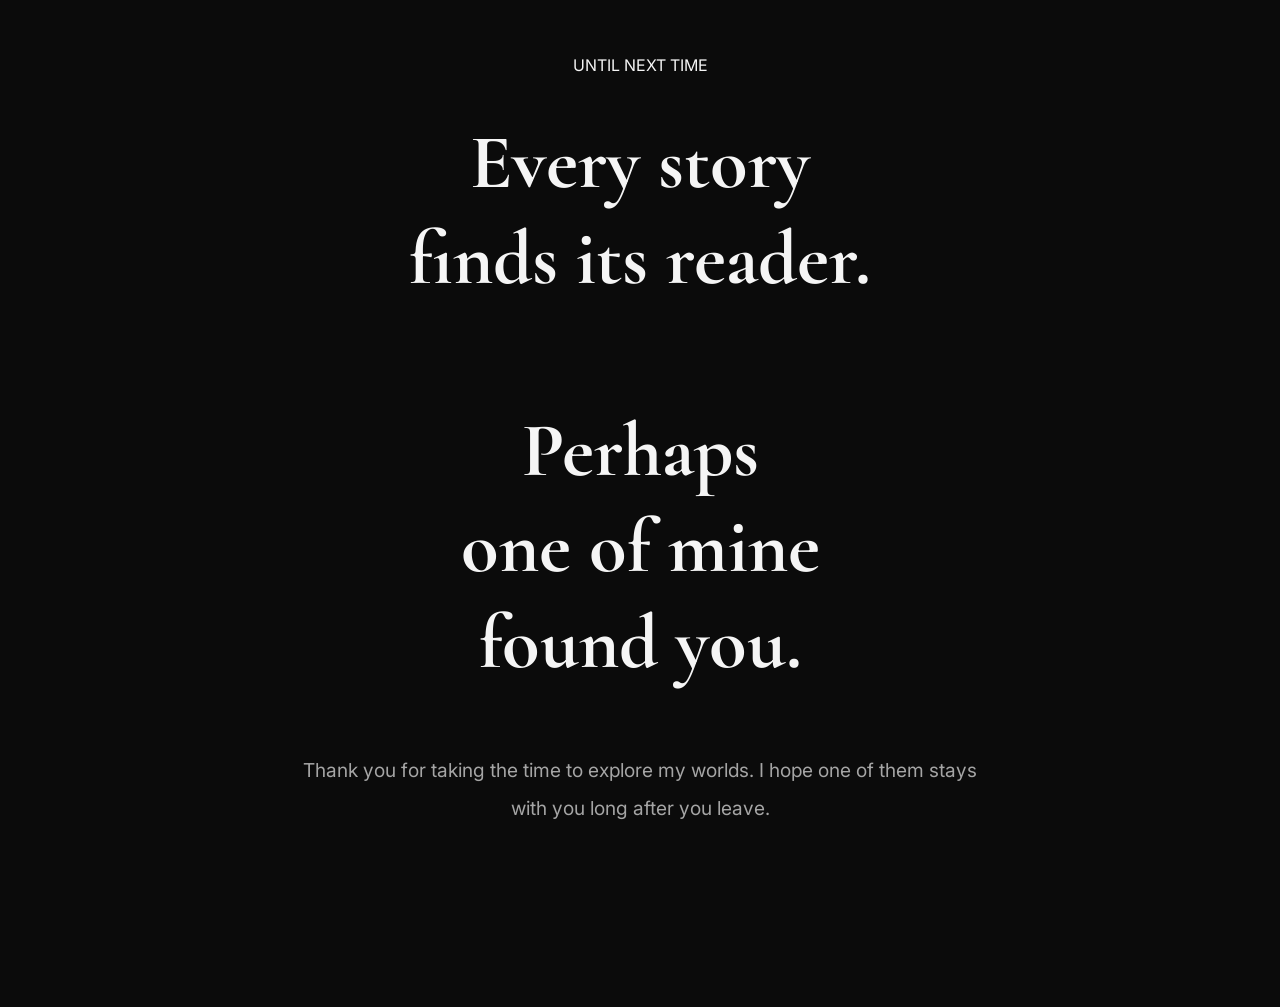
==== commit d1643e61: "Roughly completed the site" ====
--- a/contact.html
+++ b/contact.html
@@ -1,10 +1,10 @@
 <!DOCTYPE html>
 <html lang="en">
-
 <head>
 
-    <meta charset="UTF-8">
-    <meta name="viewport" content="width=device-width, initial-scale=1.0">
+<meta charset="UTF-8">
+
+<meta name="viewport" content="width=device-width, initial-scale=1.0">
 
     <link rel="stylesheet" href="assets/css/style.css">
     <link rel="stylesheet" href="assets/css/contact.css">
@@ -19,23 +19,33 @@
 
 <nav class="navbar">
 
-<a href="index.html" class="logo">
-
-Stories by Vicky
-
-</a>
-
-<ul class="nav-menu">
-
-<li><a href="worlds.html">Worlds</a></li>
-
-<li><a href="projects.html">Projects</a></li>
-
-<li><a href="creator.html">The Creator</a></li>
-
-<li><a href="contact.html">Connect</a></li>
-
-</ul>
+    <a href="index.html" class="logo">
+
+        Stories by Vicky
+
+    </a>
+
+    <!-- Mobile Toggle -->
+
+    <div class="menu-toggle">
+
+        <span></span>
+        <span></span>
+        <span></span>
+
+    </div>
+
+    <ul class="nav-menu">
+
+        <li><a href="worlds.html">Worlds</a></li>
+
+        <li><a href="projects.html">Projects</a></li>
+
+        <li><a href="creator.html">Creator</a></li>
+
+        <li><a href="contact.html">Connect</a></li>
+
+    </ul>
 
 </nav>
 
@@ -156,25 +166,11 @@
 
     <div class="links-list">
 
-        <a href="https://www.instagram.com/the_real_vicky18/" target="_blank" rel="noopener noreferrer" class="contact-row">
-
-            <div>
-
-                <h3>Instagram</h3>
-
-                <span>Personal Journey</span>
-
-            </div>
-
-            <span class="arrow">→</span>
-
-        </a>
-
         <a href="https://www.instagram.com/stories_by_vicky18/" target="_blank" rel="noopener noreferrer" class="contact-row">
 
             <div>
 
-                <h3>Stories by Vicky</h3>
+                <h3>Stories by Vicky - Instagram</h3>
 
                 <span>Books • Films • New Worlds</span>
 
--- a/assets/css/style.css
+++ b/assets/css/style.css
@@ -315,4 +315,172 @@
 
     width:100%;
 
+}
+
+/* =====================================================
+MOBILE NAVIGATION
+===================================================== */
+
+.menu-toggle{
+
+    display:none;
+
+    margin-left:auto;
+
+    flex-direction:column;
+
+    gap:6px;
+
+    cursor:pointer;
+
+    z-index:1100;
+
+}
+
+.menu-toggle span{
+
+    display:block;
+
+    width:28px;
+
+    height:2px;
+
+    background:#F5F5F5;
+
+    transition:.35s ease;
+
+}
+
+.menu-toggle.active span:nth-child(1){
+
+    transform:translateY(8px) rotate(45deg);
+
+}
+
+.menu-toggle.active span:nth-child(2){
+
+    opacity:0;
+
+}
+
+.menu-toggle.active span:nth-child(3){
+
+    transform:translateY(-8px) rotate(-45deg);
+
+}
+
+/* ==========================
+TABLET
+========================== */
+
+@media (max-width:900px){
+
+    .navbar{
+
+        padding:20px 6%;
+
+    }
+
+    .logo{
+
+        font-size:1.8rem;
+
+    }
+
+    .nav-menu{
+
+        gap:24px;
+
+    }
+
+}
+
+/* ==========================
+MOBILE
+========================== */
+
+@media (max-width:768px){
+
+    .navbar{
+
+        padding:18px 6%;
+
+        display:flex;
+
+        justify-content:space-between;
+
+        align-items:center;
+
+    }
+
+    .menu-toggle{
+
+        display:flex;
+
+        position:relative;
+
+        z-index:1200;
+
+    }
+
+    .nav-menu{
+
+        position:fixed;
+
+        top:0;
+
+        right:-100%;
+
+        width:260px;
+
+        height:100vh;
+
+        background:#0B0B0B;
+
+        display:flex;
+
+        flex-direction:column;
+
+        justify-content:center;
+
+        align-items:center;
+
+        gap:35px;
+
+        transition:right .4s ease;
+
+        z-index:1100;
+
+        border-left:1px solid rgba(255,255,255,.08);
+
+    }
+
+    .nav-menu.active{
+
+        right:0;
+
+    }
+
+}
+
+/* ==========================
+SMALL MOBILE
+========================== */
+
+@media (max-width:480px){
+
+    .logo{
+
+        font-size:1.5rem;
+
+    }
+
+    .nav-menu{
+
+        top:72px;
+
+        height:calc(100vh - 72px);
+
+    }
+
 }
--- a/assets/css/contact.css
+++ b/assets/css/contact.css
@@ -287,4 +287,186 @@
 
     line-height:2;
 
+}
+
+/* =====================================================
+RESPONSIVE
+===================================================== */
+
+@media (max-width:900px){
+
+    .storyteller-grid{
+
+        grid-template-columns:1fr;
+
+        gap:60px;
+
+    }
+
+    .story-content{
+
+        text-align:center;
+
+    }
+
+}
+
+@media (max-width:768px){
+
+    .connect-hero{
+
+        padding:140px 25px 80px;
+
+    }
+
+    .connect-hero h1{
+
+        font-size:3.4rem;
+
+    }
+
+    .connect-subtitle{
+
+        font-size:1.05rem;
+
+        line-height:1.8;
+
+    }
+
+    .storyteller{
+
+        padding:120px 20px;
+
+    }
+
+    .story-content h2{
+
+        font-size:2.8rem;
+
+        margin-bottom:35px;
+
+    }
+
+    .story-content p{
+
+        font-size:1.05rem;
+
+    }
+
+    .connect-links{
+
+        margin:120px auto;
+
+    }
+
+    .connect-links h2{
+
+        font-size:2.8rem;
+
+        margin-bottom:60px;
+
+    }
+
+    .contact-row{
+
+        flex-direction:column;
+
+        align-items:flex-start;
+
+        gap:15px;
+
+        padding:28px 10px;
+
+    }
+
+    .contact-row h3{
+
+        font-size:1.3rem;
+
+    }
+
+    .arrow{
+
+        align-self:flex-end;
+
+        font-size:1.6rem;
+
+    }
+
+    .final-message{
+
+        padding:150px 20px 120px;
+
+    }
+
+    .final-message h2{
+
+        font-size:3rem;
+
+    }
+
+    .final-text{
+
+        font-size:1.05rem;
+
+    }
+
+}
+
+@media (max-width:480px){
+
+    .connect-hero h1{
+
+        font-size:2.6rem;
+
+    }
+
+    .connect-subtitle{
+
+        font-size:.95rem;
+
+    }
+
+    .portrait-name{
+
+        font-size:1.7rem;
+
+    }
+
+    .story-content h2{
+
+        font-size:2.3rem;
+
+    }
+
+    .connect-links h2{
+
+        font-size:2.3rem;
+
+    }
+
+    .contact-row{
+
+        padding:24px 0;
+
+    }
+
+    .contact-row h3{
+
+        font-size:1.15rem;
+
+    }
+
+    .contact-row span{
+
+        font-size:.9rem;
+
+    }
+
+    .final-message h2{
+
+        font-size:2.4rem;
+
+    }
+
 }
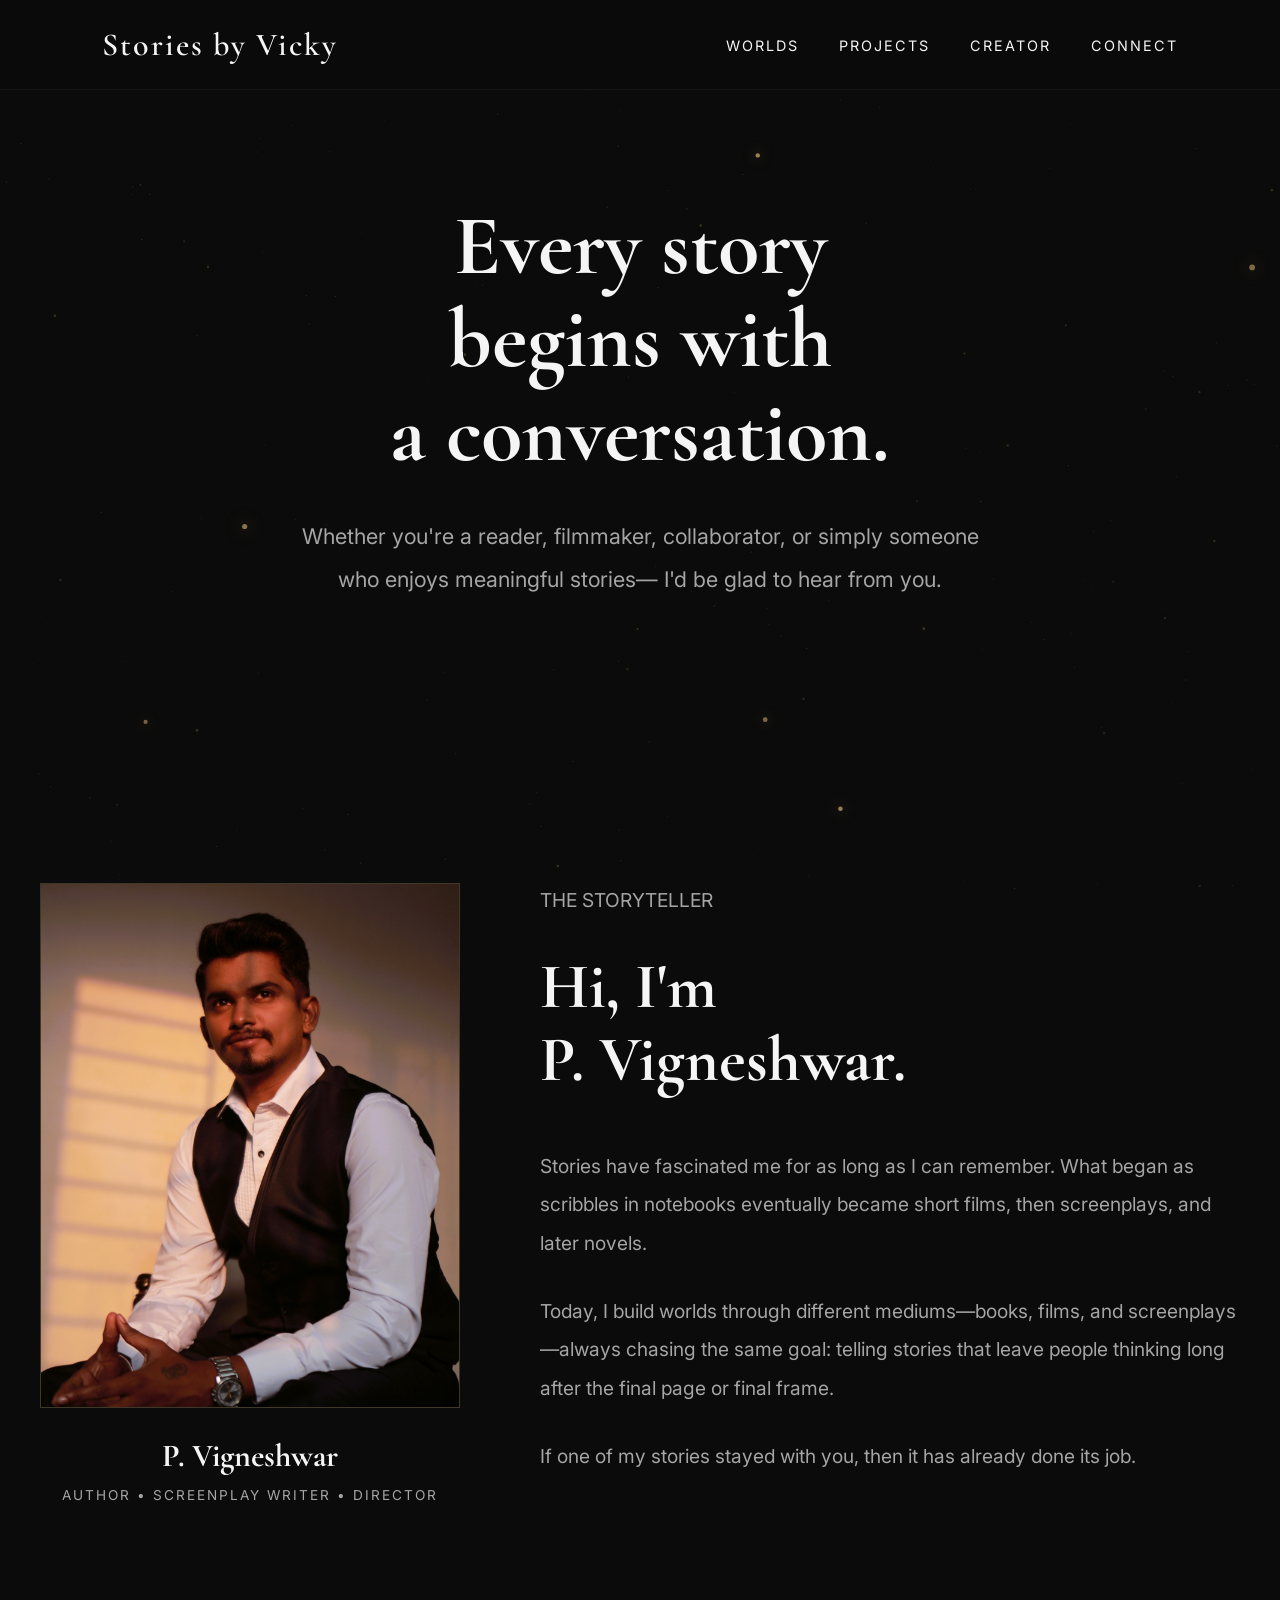
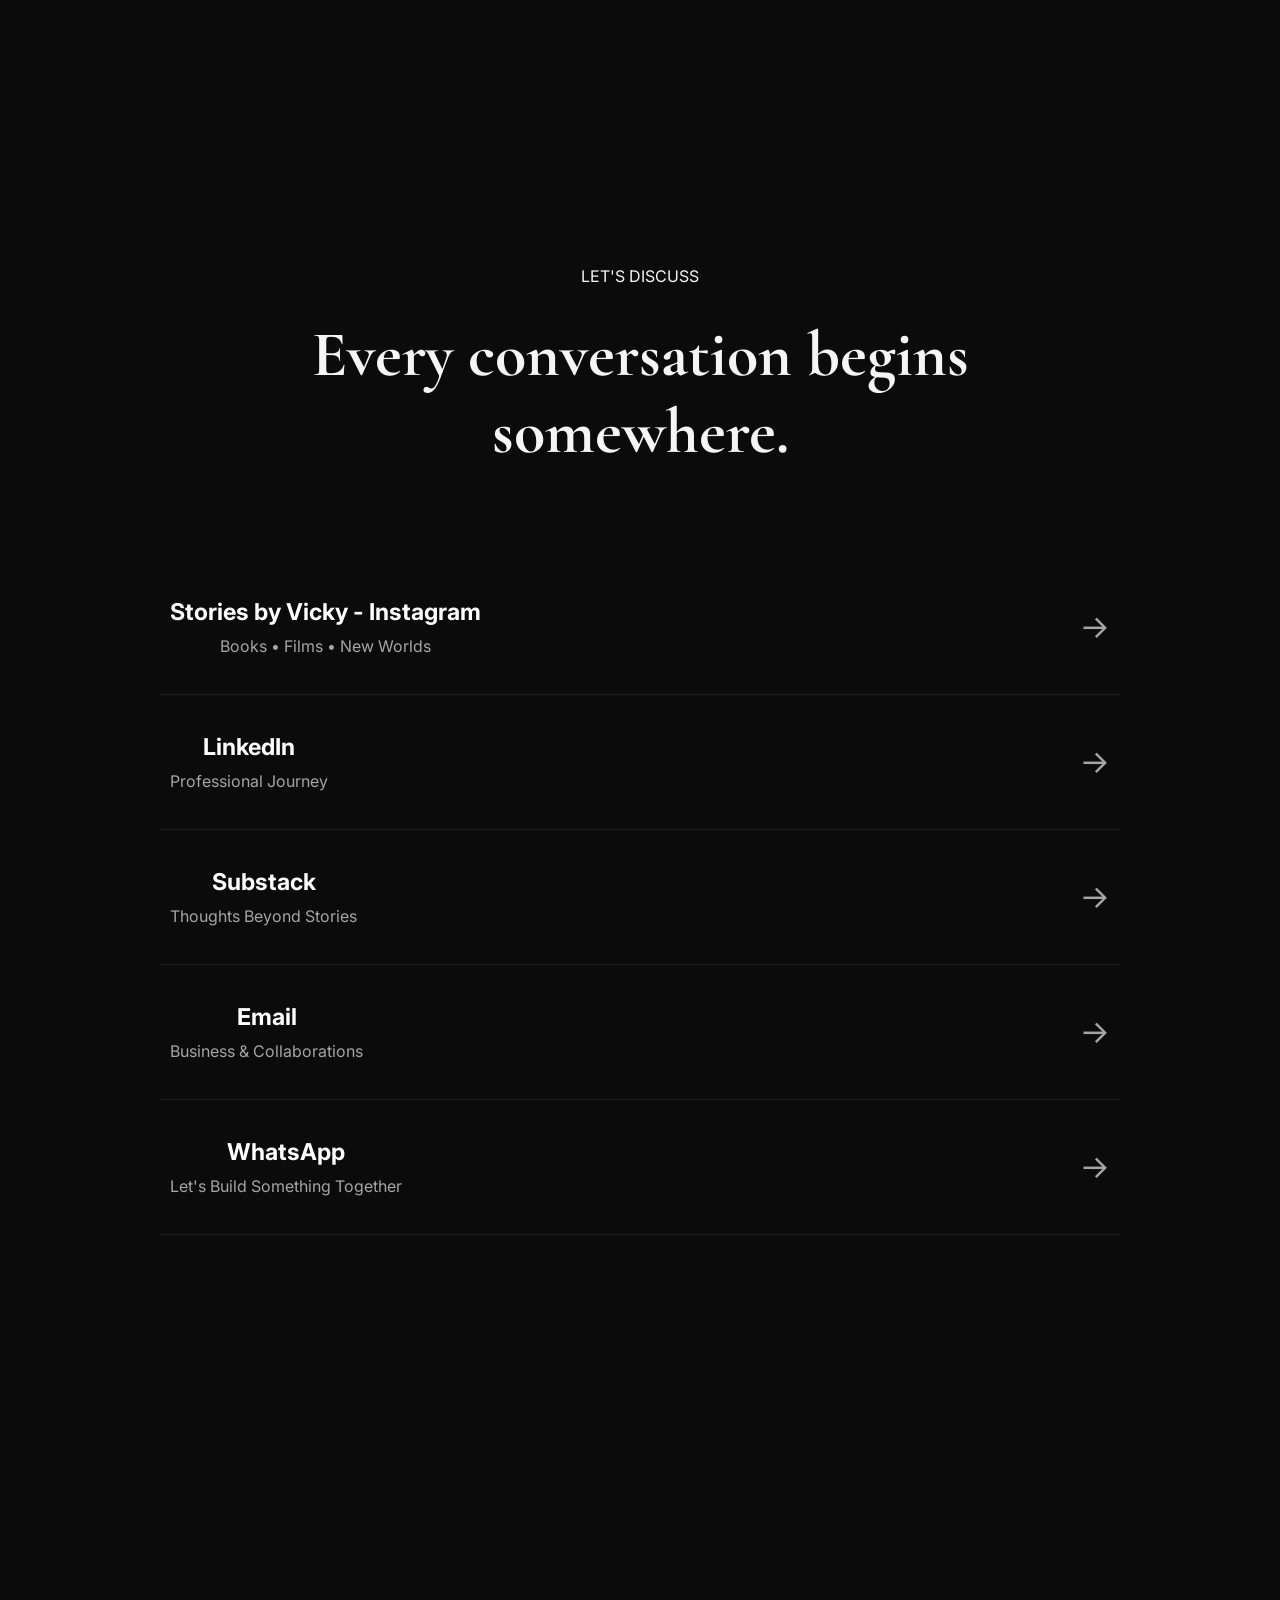
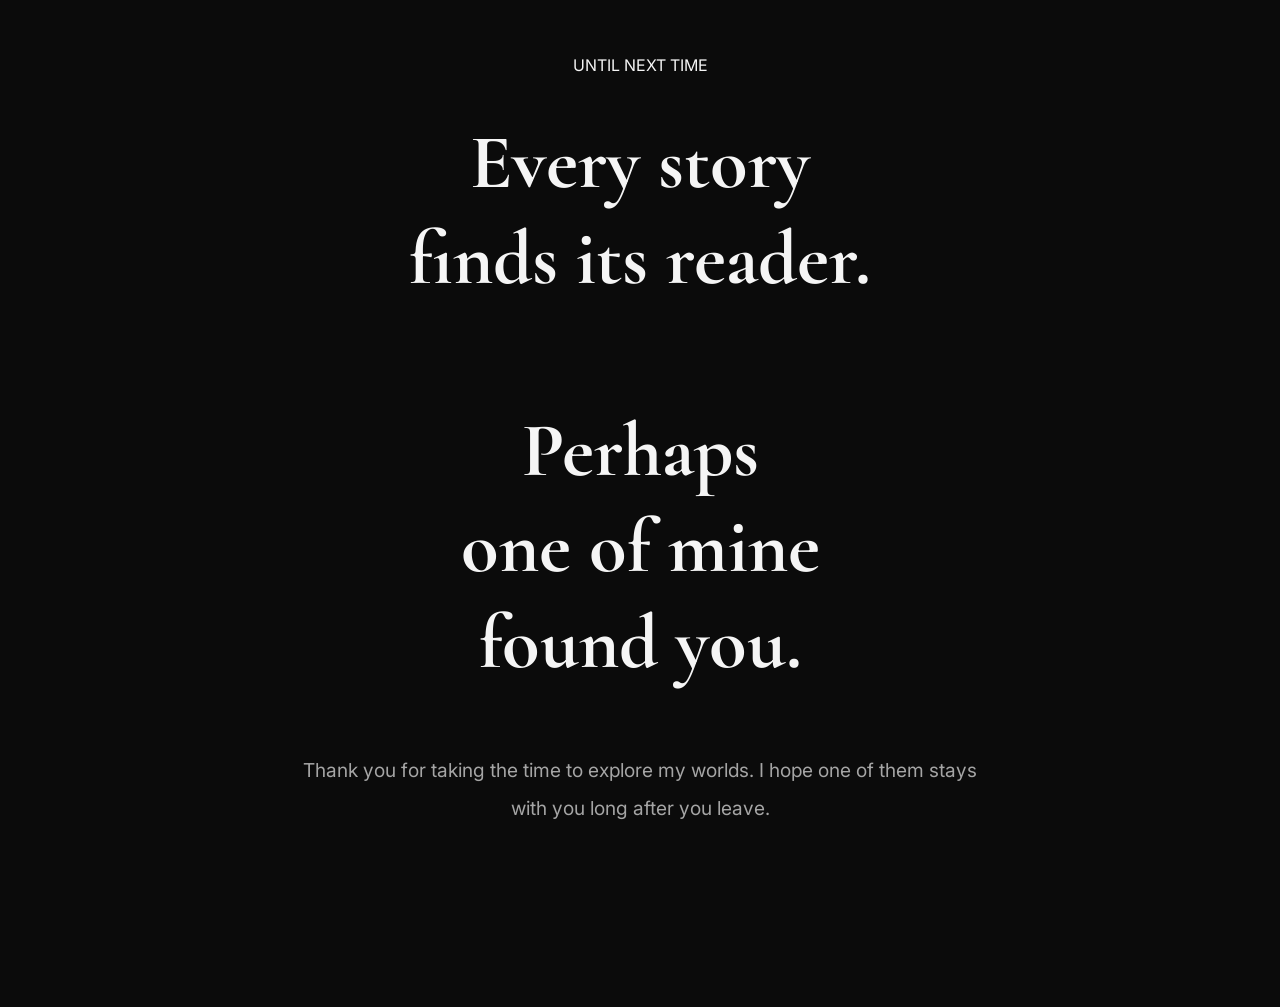
==== commit c7ce8c4c: "minor polish" ====
--- a/contact.html
+++ b/contact.html
@@ -2,6 +2,13 @@
 <html lang="en">
 <head>
 
+    <title>Connect | Stories by Vicky</title>
+
+<meta name="description"
+      content="Connect with P. Vigneshwar for collaborations, books, films and storytelling.">
+
+<meta name="author"
+      content="P. Vigneshwar">
 <meta charset="UTF-8">
 
 <meta name="viewport" content="width=device-width, initial-scale=1.0">
--- a/assets/css/style.css
+++ b/assets/css/style.css
@@ -58,6 +58,10 @@
 
     margin-bottom:30px;
 
+    opacity: 0;
+    animation: heroFade .8s ease forwards;
+    animation-delay: .2s;
+
 }
 
 #hero h1{
@@ -70,8 +74,14 @@
 
     font-weight:600;
 
+    max-width:760px;
+
     margin-bottom:35px;
 
+    opacity: 0;
+    animation: heroFade .8s ease forwards;
+    animation-delay: .4s;
+
 }
 
 .hero-description{
@@ -84,6 +94,10 @@
 
     margin-bottom:60px;
 
+    opacity: 0;
+    animation: heroFade .8s ease forwards;
+    animation-delay: .6s;
+
 }
 
 .hero-button{
@@ -98,7 +112,11 @@
 
     text-decoration:none;
 
-    transition:.4s;
+    transition:
+    transform .35s ease,
+    box-shadow .35s ease,
+    background .35s ease,
+    color .35s ease;
 
     letter-spacing:2px;
 
@@ -106,6 +124,36 @@
 
     overflow:hidden;
 
+    opacity: 0;
+    animation: heroFade .8s ease forwards;
+    animation-delay: .8s;
+
+}
+
+/* ===============================
+   HERO BUTTON GROUP
+================================ */
+
+.hero-buttons {
+    display: flex;
+    justify-content: center;
+    gap: 20px;
+    margin-top: 60px;
+    flex-wrap: wrap;
+}
+
+/* Secondary Button */
+
+.hero-button.secondary {
+    background: transparent;
+    border: 1px solid rgba(255,255,255,.35);
+    color: #ffffff;
+    opacity:.75;
+}
+
+.hero-button.secondary:hover {
+    background: rgba(255,255,255,.08);
+    opacity:1;
 }
 
 .hero-button::before{
@@ -133,11 +181,12 @@
 
 }
 
-.hero-button:hover{
-
-    background:#C8A96A;
-
-    color:#0B0B0B;
+.hero-button:hover {
+
+    transform: translateY(-4px);
+
+    box-shadow:
+        0 0 18px rgba(200,169,106,.22);
 
 }
 
@@ -483,4 +532,68 @@
 
     }
 
+}
+
+/* ===============================
+   HERO FADE ANIMATION
+================================ */
+
+@keyframes heroFade {
+
+    from {
+
+        opacity: 0;
+        transform: translateY(30px);
+
+    }
+
+    to {
+
+        opacity: 1;
+        transform: translateY(0);
+
+    }
+
+}
+
+/* ==========================================
+   HERO INTRO ANIMATION
+========================================== */
+
+@keyframes heroFadeUp {
+
+    from {
+        opacity: 0;
+        transform: translateY(25px);
+    }
+
+    to {
+        opacity: 1;
+        transform: translateY(0);
+    }
+
+}
+
+.hero-subtitle{
+    opacity:0;
+    animation:heroFadeUp .8s ease forwards;
+    animation-delay:.2s;
+}
+
+.hero h1{
+    opacity:0;
+    animation:heroFadeUp .8s ease forwards;
+    animation-delay:.4s;
+}
+
+.hero-description{
+    opacity:0;
+    animation:heroFadeUp .8s ease forwards;
+    animation-delay:.6s;
+}
+
+.hero-buttons{
+    opacity:0;
+    animation:heroFadeUp .8s ease forwards;
+    animation-delay:.8s;
 }
